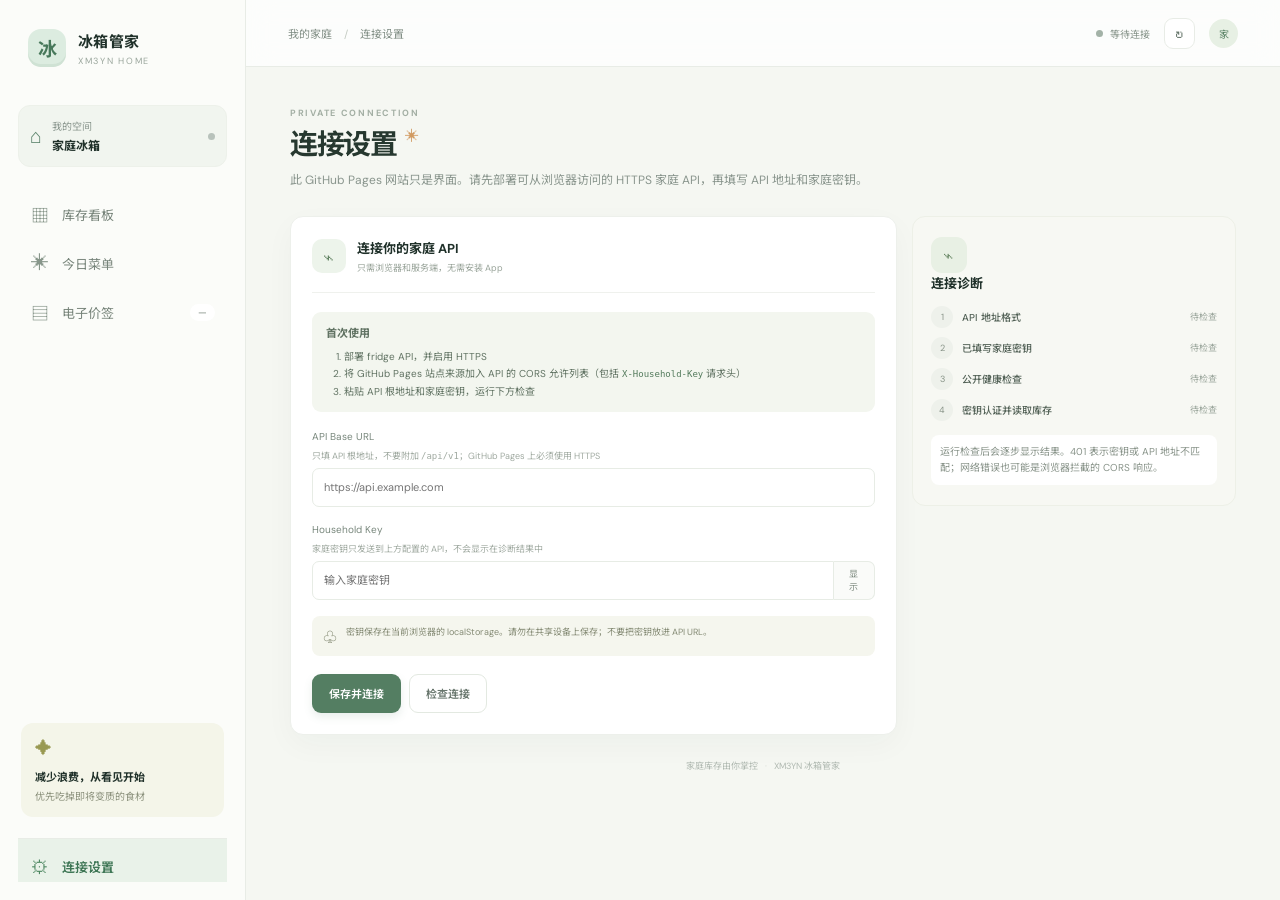
==== fridge/index.html @ 43d6ad1c "deploy: update fridge PaddleOCR build" ====
<!doctype html>
<html lang="zh-CN">
  <head>
    <meta charset="UTF-8" />
    <meta name="viewport" content="width=device-width, initial-scale=1.0" />
    <meta name="theme-color" content="#f5f7f2" />
    <meta name="description" content="家庭冰箱库存与电子价签管理" />
    <title>冰箱管家 · XM3YN</title>
    <script type="module" crossorigin src="./assets/index-8bXm7R9I.js"></script>
    <link rel="stylesheet" crossorigin href="./assets/index-C1inaJRM.css">
  </head>
  <body>
    <div id="app"></div>
  </body>
</html>
---- fridge/assets/index-C1inaJRM.css ----
@import"https://fonts.googleapis.com/css2?family=DM+Sans:wght@400;500;600;700&family=Noto+Sans+SC:wght@400;500;600;700&display=swap";:root{font-family:DM Sans,Noto Sans SC,sans-serif;color:#20312a;background:#f5f7f2;font-synthesis:none;text-rendering:optimizeLegibility;font-optical-sizing:auto;font-weight:400;--ink:#20312a;--muted:#89958d;--line:#e8ece6;--paper:#fff;--green:#48856a;--green-bg:#eaf4ec;--orange:#c27843;--orange-bg:#f9eee3;--amber:#a98035;--amber-bg:#fbf5e4;--red:#bd6259;--red-bg:#faeae6;--shadow:0 10px 30px rgba(37,63,48,.035)}*{box-sizing:border-box}body{margin:0;min-width:320px;min-height:100vh}button,input,select{font:inherit}button,a{-webkit-tap-highlight-color:transparent}a{color:inherit;text-decoration:none}button{cursor:pointer}#app,.shell{min-height:100vh}.sidebar{position:fixed;inset:0 auto 0 0;width:246px;background:#fbfcf9;border-right:1px solid var(--line);padding:29px 18px 18px;display:flex;flex-direction:column;z-index:5}.brand{display:flex;align-items:center;gap:12px;padding:0 10px}.brand-mark{display:grid;place-items:center;width:38px;height:38px;border-radius:13px;background:#dcece0;color:#47785a;font-weight:700;font-size:19px;box-shadow:inset 0 -3px #386a4614}.brand b{display:block;font-size:15px;letter-spacing:.02em}.brand small{display:block;color:#9aa69c;font-size:9px;letter-spacing:.19em;margin-top:3px}.household{display:flex;align-items:center;gap:10px;margin:38px 0 25px;padding:12px 11px;background:#f1f5ef;border:1px solid #edf1ea;border-radius:12px}.house-icon{font-size:20px;color:#59826a}.household small,.household b{display:block}.household small{color:var(--muted);font-size:10px;margin-bottom:3px}.household b{font-size:12px}.online-dot{width:7px;height:7px;border-radius:50%;background:#b8c2bb;margin-left:auto}nav{display:grid;gap:5px}.nav-link{min-height:44px;padding:0 12px;display:flex;align-items:center;gap:12px;border-radius:10px;color:#77847a;font-size:13px;transition:.18s}.nav-link>span:first-child{font-size:18px;width:20px;text-align:center;color:#87968a}.nav-link:hover{background:#f3f6f1;color:var(--ink)}.nav-link.selected{background:#e9f2e9;color:#3e7655;font-weight:600}.nav-link.selected>span:first-child{color:#4d8760}.nav-count{margin-left:auto;border-radius:99px;background:#fff;padding:2px 8px;font-size:10px}.sidebar-bottom{margin-top:auto}.tag-note{margin:0 3px 21px;padding:14px;background:#f4f5e9;border-radius:12px;position:relative}.note-icon{color:#999952;font-size:17px}.tag-note b,.tag-note small{display:block}.tag-note b{font-size:11px;margin:9px 0 4px}.tag-note small{font-size:10px;color:#8b917c}.settings-link{border-top:1px solid var(--line);border-radius:0;padding-top:12px}.main{margin-left:246px;min-height:100vh}.topbar{height:67px;background:#ffffffba;border-bottom:1px solid var(--line);display:flex;align-items:center;padding:0 42px;gap:20px;position:sticky;top:0;z-index:4;-webkit-backdrop-filter:blur(14px);backdrop-filter:blur(14px)}.breadcrumbs{font-size:11px;color:#839087}.breadcrumbs span{padding:0 9px;color:#c3cbc2}.top-actions{margin-left:auto;display:flex;align-items:center;gap:14px}.sync-label{font-size:10px;color:#88958b;display:flex;align-items:center;gap:7px}.sync-label i,.conn-indicator{width:7px;height:7px;border-radius:50%;background:#a3b2a7}.icon-button{border:1px solid var(--line);background:#fff;color:#65756a;width:31px;height:31px;border-radius:9px;font-size:17px}.icon-button:hover{background:#f2f6f0}.avatar{width:29px;height:29px;display:grid;place-items:center;background:#e7f0e4;border-radius:50%;font-size:10px;color:#578063}.mobile-brand{display:none}.content{max-width:1150px;padding:40px 44px 20px;margin:0 auto}.page-heading{display:flex;justify-content:space-between;align-items:flex-end;gap:20px;margin-bottom:26px}.eyebrow{font-size:9px;letter-spacing:.19em;color:#a3afa4;font-weight:700;margin-bottom:9px}.page-heading h1{font-size:28px;line-height:1.2;letter-spacing:-.045em;margin:0;color:#26382f}.page-heading p{font-size:12px;color:#89958d;margin:9px 0 0;line-height:1.6}.wave{font-size:14px;color:#d19a61;vertical-align:top;margin-left:3px}.button{height:39px;border-radius:9px;padding:0 16px;border:1px solid transparent;font-size:11px;font-weight:600;display:inline-flex;align-items:center;justify-content:center;gap:7px;transition:.18s;white-space:nowrap}.button.primary{background:#547e62;color:#fff;box-shadow:0 4px 9px #547e6221}.button.primary:hover{background:#426d51;transform:translateY(-1px)}.button.secondary{background:#fff;border-color:#e3e9e1;color:#68766d}.button.secondary:hover{border-color:#b9cbb9;color:#426d51}.button span{font-size:16px;font-weight:400}.summary-grid{display:grid;grid-template-columns:repeat(4,minmax(0,1fr));gap:13px;margin:0 0 25px}.summary-card{height:119px;background:var(--paper);border:1px solid #edf0eb;border-radius:12px;padding:15px 16px 12px;box-shadow:var(--shadow);position:relative;overflow:hidden}.summary-top{display:flex;align-items:center;justify-content:space-between;color:#808d83;font-size:10px;font-weight:500}.summary-icon{width:25px;height:25px;display:grid;place-items:center;border-radius:8px;font-size:13px;background:#eef5ee;color:var(--green)}.summary-value{font-size:31px;font-weight:600;line-height:1.05;letter-spacing:-.05em;margin:8px 0 5px;color:#314238}.summary-value small{font-size:10px;font-weight:400;letter-spacing:0;margin-left:4px;color:#9aa59d}.summary-hint{font-size:9px;color:#a0aaa1;display:flex;align-items:center;gap:6px}.summary-hint i{width:5px;height:5px;border-radius:50%;background:#8fba97}.summary-card.soon .summary-icon{background:var(--amber-bg);color:var(--amber)}.summary-card.soon .summary-hint i{background:#d3b46b}.summary-card.priority .summary-icon{background:var(--orange-bg);color:var(--orange)}.summary-card.priority .summary-hint i{background:#d49866}.summary-card.overdue .summary-icon{background:var(--red-bg);color:var(--red)}.summary-card.overdue .summary-hint i{background:#ce8176}.panel{background:#fff;border:1px solid #edf0eb;border-radius:13px;box-shadow:var(--shadow)}.inventory-panel{overflow:hidden}.panel-heading{display:flex;align-items:center;justify-content:space-between;padding:19px 21px 15px}.panel-heading h2{font-size:14px;margin:0;color:#2d3c32}.panel-heading p{font-size:10px;color:#9ba69d;margin:5px 0 0}.soft-count{color:#9ba79d;background:#f3f5f1;padding:3px 7px;border-radius:99px;font-size:9px;vertical-align:2px;margin-left:3px}.text-button{border:0;background:none;color:#859389;font-size:10px;padding:7px}.text-button span{font-size:15px;margin-left:4px}.batch-list{padding:0 20px}.batch-row{min-height:81px;border-top:1px solid #f0f2ef;display:flex;align-items:center;gap:13px}.food-mark{flex:0 0 42px;height:42px;border-radius:12px;display:grid;place-items:center;font-size:18px;background:#edf4e8;color:#739264}.food-mark.red{background:#fbefeb;color:#bb7b6e}.food-mark.orange{background:#fcf0e5;color:#c5854e}.food-mark.amber{background:#faf5e7;color:#a9904e}.food-mark.green{background:#edf5e9;color:#779767}.batch-main{min-width:0;flex:1}.batch-title{display:flex;align-items:center;gap:8px}.batch-title h3{font-size:12px;margin:0;font-weight:600;color:#334239}.pill{font-size:8px;line-height:18px;padding:0 7px;border-radius:99px;white-space:nowrap}.pill i{font-style:normal;margin-right:3px}.pill.red{color:#b76459;background:#fbece8}.pill.orange{color:#b87942;background:#fcf1e6}.pill.amber{color:#9d8039;background:#faf5e5}.pill.green{color:#628665;background:#edf5ec}.batch-detail{display:flex;gap:7px;align-items:center;margin-top:8px;color:#98a29a;font-size:9px;white-space:nowrap}.batch-detail i{font-style:normal;color:#d0d6d0}.batch-quantity{width:93px;text-align:right;display:grid;gap:6px}.batch-quantity>b{font-size:13px;font-weight:600;color:#526056}.batch-quantity small{font-size:9px;color:#96a197;font-weight:400}.days{font-size:9px}.days.red{color:#bc6a5f}.days.orange{color:#bf804d}.days.amber{color:#ad904d}.days.green{color:#77927c}.batch-actions{display:flex;gap:5px;margin-left:7px}.mini-action{width:26px;height:26px;border-radius:8px;border:1px solid #e9eee8;background:#fff;color:#829087;font-size:13px}.mini-action:hover{background:#eef5eb;border-color:#d6e4d5;color:#4d7b59}.more-action{font-size:16px}.empty-state{padding:55px 20px;display:flex;flex-direction:column;align-items:center;text-align:center;color:#89958d}.empty-state>span:not(.spinner){font-size:26px;color:#bbc9b8;margin-bottom:10px}.empty-state>b{font-size:12px;color:#56665a}.empty-state p{font-size:10px;color:#9ca69e;margin:7px 0 0}.spinner{width:23px;height:23px;border:2px solid #e5ece3;border-top-color:#678b6b;border-radius:50%;animation:spin .8s linear infinite;margin-bottom:13px}@keyframes spin{to{transform:rotate(360deg)}}footer{text-align:center;color:#b0b9b1;font-size:9px;padding:24px 0 3px}footer span{padding:0 5px;color:#d0d7d0}.notice{margin:0 0 14px;padding:11px 14px;border-radius:9px;background:#eef5ed;color:#507557;font-size:11px}.notice[hidden]{display:none}.notice[data-kind=error]{background:#fbefec;color:#a8544b}.menu-intro{background:#edf4e8;border-radius:13px;padding:17px 20px;display:flex;align-items:center;justify-content:space-between;margin-bottom:17px}.menu-intro>div{display:flex;align-items:center;gap:12px}.menu-spark{display:grid;place-items:center;width:34px;height:34px;border-radius:11px;background:#fff;color:#8a9b5b;font-size:17px}.menu-intro b{font-size:12px}.menu-intro p{font-size:10px;color:#869486;margin:4px 0 0}.menu-intro>span{font-size:10px;color:#83927f}.menu-grid{display:grid;grid-template-columns:repeat(2,minmax(0,1fr));gap:15px}.menu-card{background:#fff;border:1px solid #edf0eb;border-radius:13px;overflow:hidden;box-shadow:var(--shadow)}.menu-art{height:105px;position:relative;display:grid;place-items:center;background:#f2eade;color:#ad8c64}.menu-art>span{font-size:42px;opacity:.55}.menu-art small{position:absolute;left:14px;bottom:11px;font-size:9px;letter-spacing:.12em;color:#827d70}.art-1{background:#edf2e7;color:#819665}.art-2{background:#f3e9e7;color:#b67f6a}.menu-body{padding:15px 16px}.menu-title{display:flex;align-items:center;justify-content:space-between}.menu-title h2{font-size:13px;margin:0}.menu-title>span{font-size:9px;color:#89968b;background:#f4f6f2;padding:5px 8px;border-radius:99px}.coverage{display:flex;align-items:center;gap:5px;font-size:9px;color:#929d94;margin:13px 0 7px}.coverage b{color:#57785d}.coverage-bar{height:4px;background:#edf1eb;border-radius:8px;flex:1;overflow:hidden}.coverage-bar i{height:100%;display:block;background:#80a782;border-radius:8px}.ingredient-line{display:flex;align-items:center;gap:5px;flex-wrap:wrap;margin:10px 0}.ingredient-line>span{font-size:9px;color:#9ba59d}.ingredient-line>b{font-size:9px;font-weight:500;color:#a77643;background:#fcf3e8;padding:4px 7px;border-radius:6px}.menu-body ul{padding-left:14px;margin:11px 0 0;color:#88948b;font-size:9px;line-height:1.8}.tag-callout{display:flex;align-items:flex-start;gap:9px;padding:12px 14px;border-radius:9px;background:#f1f4ed;color:#829080;margin-bottom:17px}.tag-callout>span{font-size:14px}.tag-callout p{font-size:10px;line-height:1.5;margin:0}.tag-grid{display:grid;grid-template-columns:repeat(2,minmax(0,1fr));gap:13px;margin-bottom:21px}.tag-card{background:#fff;border:1px solid #edf0eb;border-radius:12px;overflow:hidden;box-shadow:var(--shadow);display:flex;min-height:143px}.tag-preview{flex:0 0 39%;min-width:130px;margin:12px;background:#f6f7ee;border:1px solid #e9ecdc;border-radius:8px;padding:10px 11px;display:flex;flex-direction:column}.preview-top{font-size:7px;color:#86907c;letter-spacing:.14em;display:flex;justify-content:space-between}.preview-dot{width:5px;height:5px;border-radius:50%;background:#bac78e}.tag-preview>b{font-size:12px;margin-top:14px;white-space:nowrap;overflow:hidden;text-overflow:ellipsis}.tag-preview>small{font-size:8px;color:#929a89;margin-top:4px;white-space:nowrap;overflow:hidden;text-overflow:ellipsis}.preview-lines{display:grid;gap:4px;margin-top:auto}.preview-lines i{height:3px;width:84%;background:#e1e5d6;border-radius:3px}.preview-lines i:nth-child(2){width:65%}.preview-lines i:nth-child(3){width:76%}.tag-card-body{flex:1;min-width:0;padding:17px 13px 13px 2px;display:flex;flex-direction:column}.tag-card-title{display:flex;align-items:flex-start;justify-content:space-between;gap:5px}.tag-card-title h2{font-size:11px;margin:0}.sync-state{font-size:8px;color:#829286;white-space:nowrap}.sync-state i{display:inline-block;width:5px;height:5px;background:#a9b7a6;border-radius:50%;margin-right:4px;vertical-align:1px}.sync-state.current i{background:#68a474}.sync-state.failed i{background:#c47469}.tag-meta{font-size:8px;color:#9ba59c;margin-top:8px;display:flex;gap:5px;flex-wrap:wrap}.tag-footer{border-top:1px solid #f0f2ed;padding-top:8px;margin-top:auto;display:flex;justify-content:space-between;gap:5px;font-size:8px;color:#a0a9a0}.tag-footer b{color:#758176;font-weight:500}.enabled{color:#6f9b73}.enabled.off{color:#acaaa0}.tag-settings-panel{overflow:hidden}.tag-editor-list{display:grid}.tag-editor{display:grid;grid-template-columns:1.1fr 1fr 1.35fr .65fr .7fr auto;align-items:end;gap:9px;padding:14px 19px;border-top:1px solid #f0f2ef}.tag-editor>label,.field-label,.modal label{display:grid;gap:6px;font-size:9px;color:#78877c}.tag-editor input:not([type=checkbox]),.tag-editor select,.field-label>input,.secret-input input,.modal input,.modal select{width:100%;height:34px;border:1px solid #e7ece5;border-radius:7px;background:#fff;padding:0 9px;font-size:10px;color:#47564a;outline:none}.tag-editor input:focus,.tag-editor select:focus,.field-label input:focus,.secret-input input:focus,.modal input:focus,.modal select:focus{border-color:#9db99c;box-shadow:0 0 0 3px #e7f1e6}.toggle-label{display:flex!important;align-items:center;gap:6px!important;white-space:nowrap;padding-bottom:9px}.toggle-label input{accent-color:#628668}.remove-tag{border:0;background:none;color:#ad8178;font-size:9px;padding:0 3px 10px}.add-inline{margin:12px 19px 16px;border:0;background:none;color:#5d8764;font-size:10px}.settings-layout{display:grid;grid-template-columns:minmax(0,1.5fr) minmax(210px,.8fr);align-items:start;gap:15px}.settings-panel{padding:21px}.settings-title{display:flex;align-items:center;gap:11px;padding-bottom:18px;border-bottom:1px solid #eff1ed;margin-bottom:19px}.settings-title>span{width:34px;height:34px;border-radius:10px;background:#edf4eb;color:#648565;display:grid;place-items:center;font-size:20px}.settings-title h2{margin:0;font-size:13px}.settings-title p{margin:4px 0 0;font-size:9px;color:#99a49a}.field-label{margin-bottom:16px;font-size:10px}.field-label>span{font-size:9px;color:#a0aaa1;font-weight:400}.field-label>input,.secret-input input{height:39px;font-size:11px;padding:0 11px}.secret-input{display:flex}.secret-input input{border-radius:7px 0 0 7px}.secret-input button{border:1px solid #e7ece5;border-left:0;background:#fafbf9;border-radius:0 7px 7px 0;color:#7e8b80;font-size:9px;padding:0 12px}.privacy-note{display:flex;gap:9px;background:#f5f6ee;border-radius:8px;padding:10px 11px;color:#858b75;margin:2px 0 18px}.privacy-note>span{font-size:14px}.privacy-note p{font-size:9px;line-height:1.55;margin:0}.settings-actions{display:flex;gap:8px}.connection-card{background:#f7f8f3;border:1px solid #edf0e7;border-radius:13px;padding:20px 18px}.connection-icon{width:36px;height:36px;display:grid;place-items:center;background:#e8f0e4;border-radius:11px;color:#698866;font-size:19px}.connection-card h3{font-size:13px;margin:15px 0 5px}.connection-card p{font-size:10px;color:#89948a;line-height:1.6;margin:0;min-height:38px}.connection-divider{height:1px;background:#e9ede4;margin:15px 0 12px}.connection-card>div:last-child{font-size:9px;color:#829086}.conn-indicator{display:inline-block;vertical-align:-1px;margin-right:6px}.conn-indicator.connected{background:#6ea476}.modal{border:0;border-radius:15px;padding:0;width:min(440px,calc(100% - 28px));box-shadow:0 24px 80px #1e352844;color:var(--ink)}.modal::backdrop{background:#1d2e2480;-webkit-backdrop-filter:blur(3px);backdrop-filter:blur(3px)}.modal form{padding:23px}.modal-heading{display:flex;align-items:flex-start;justify-content:space-between;margin-bottom:19px}.modal-heading h2{font-size:19px;margin:0}.modal-close{border:0;background:#f3f5f1;color:#77847a;width:29px;height:29px;border-radius:8px;font-size:18px}.modal label{margin-bottom:13px}.modal input,.modal select{height:38px;font-size:11px}.form-row{display:grid;grid-template-columns:1fr 1fr;gap:11px}.modal-actions{display:flex;justify-content:flex-end;gap:8px;margin-top:18px}.mobile-tabs{display:none}@media(max-width:1050px){.sidebar{width:215px;padding-inline:14px}.main{margin-left:215px}.topbar{padding:0 28px}.content{padding:34px 28px 18px}.summary-grid{gap:9px}.summary-card{padding-inline:12px}.tag-editor{grid-template-columns:1fr 1fr 1fr .7fr .7fr auto;gap:7px}.tag-preview{min-width:115px;flex-basis:36%}}@media(max-width:760px){.sidebar{display:none}.main{margin:0;padding-bottom:60px}.topbar{height:56px;padding:0 17px}.mobile-brand{display:flex;align-items:center;gap:8px;font-size:12px}.mobile-brand .brand-mark{width:29px;height:29px;border-radius:9px;font-size:15px}.breadcrumbs{display:none}.top-actions{gap:9px}.sync-label{font-size:9px}.content{padding:25px 17px 16px}.page-heading{align-items:flex-start;margin-bottom:19px}.page-heading h1{font-size:23px}.page-heading p{max-width:390px;font-size:10px}.page-heading>.button{align-self:center;padding:0 11px;height:35px;font-size:10px}.summary-grid{grid-template-columns:repeat(2,minmax(0,1fr));gap:9px;margin-bottom:17px}.summary-card{height:105px;padding:12px}.summary-value{font-size:27px;margin:6px 0 4px}.summary-hint{font-size:8px}.panel-heading{padding:16px}.batch-list{padding:0 14px}.batch-row{gap:9px;min-height:76px}.food-mark{flex-basis:36px;height:36px;border-radius:10px}.batch-title{gap:5px}.batch-title h3{font-size:11px}.pill{font-size:7px;padding:0 5px}.batch-detail{font-size:8px;gap:4px;max-width:100%;overflow:hidden}.batch-detail span:last-child{display:none}.batch-quantity{width:68px}.batch-quantity>b{font-size:11px}.batch-actions{gap:3px;margin-left:1px}.mini-action{width:24px;height:24px}.menu-grid,.tag-grid{grid-template-columns:1fr}.menu-art{height:90px}.tag-card{min-height:130px}.tag-preview{flex-basis:35%;min-width:115px}.tag-editor{grid-template-columns:repeat(2,minmax(0,1fr));padding:14px}.tag-editor label:nth-of-type(3){grid-column:1/-1}.tag-editor .toggle-label{align-self:center}.tag-editor .remove-tag{justify-self:end}.settings-layout{grid-template-columns:1fr}.connection-card{order:-1}.connection-card p{min-height:auto}.settings-panel{padding:17px}.settings-actions .button{flex:1}.menu-intro{padding:13px}.menu-intro>span{font-size:9px}.mobile-tabs{display:flex;position:fixed;bottom:0;inset-inline:0;height:58px;background:#fff;border-top:1px solid var(--line);z-index:5;justify-content:space-around;padding-bottom:env(safe-area-inset-bottom)}.mobile-tabs a{display:grid;place-items:center;align-content:center;gap:2px;color:#91a095;font-size:8px;min-width:56px}.mobile-tabs a span{font-size:17px}.mobile-tabs a.selected{color:#4d7d59}.content:after{content:"";position:fixed;bottom:0;inset-inline:0;height:58px;background:#fff;border-top:1px solid var(--line);z-index:-1}}@media(max-width:420px){.page-heading{gap:8px}.page-heading>.button{font-size:9px;padding:0 8px}.batch-detail span:nth-of-type(2),.batch-detail i:nth-of-type(2){display:none}.batch-quantity{width:58px}.tag-preview{margin:9px 8px;min-width:105px;padding:8px}.tag-card-body{padding:13px 9px 10px 0}.tag-card-title h2{font-size:10px}.sync-state{font-size:7px}.form-row{grid-template-columns:1fr}.settings-actions{flex-direction:column}}.heading-actions{display:flex;gap:8px;align-items:center}.receipt-panel,.recipe-panel{padding:18px;margin-bottom:16px}.receipt-panel textarea,.recipe-editor textarea,.recipe-panel textarea{width:100%;border:1px solid #e7ece5;border-radius:7px;padding:10px;font:inherit;font-size:11px;resize:vertical;color:#47564a}.receipt-summary{display:flex;gap:12px;flex-wrap:wrap;padding:14px 0;color:#79877c;font-size:10px}.receipt-summary b{color:#435448}.receipt-lines,.recipe-list{display:grid;gap:11px;margin:14px 0}.receipt-line,.recipe-editor{padding:14px;border:1px solid #edf0eb;border-radius:10px;background:#fcfdfb}.receipt-line .form-row,.recipe-editor .form-row{margin:10px 0}.confirm-check{display:flex!important;align-items:center;gap:7px!important;font-size:10px!important;color:#4f7656!important}.confirm-check input{accent-color:#628668}.form-warning{font-size:10px;color:#9c7950;background:#fbf5e9;padding:8px;border-radius:7px}.recipe-panel form{display:grid;gap:12px;padding:0 19px 18px}.recipe-panel .field-label,.recipe-editor label{display:grid;gap:6px;font-size:10px;color:#78877c}.recipe-panel input,.recipe-editor input{height:35px;width:100%;border:1px solid #e7ece5;border-radius:7px;padding:0 9px;color:#47564a;font:inherit;font-size:10px}.recipe-editor textarea{font-family:monospace;font-size:9px}.receipt-panel button:disabled{opacity:.5;cursor:not-allowed}.outflow-button{background:#fff7eb;border-color:#ead7b6;color:#93672f}.outflow-button:hover{background:#fcefdc;border-color:#dcbf8d;color:#7c5426}.modal [hidden]{display:none!important}.recipe-ingredients{display:grid;gap:8px;margin:12px 0}.recipe-ingredients>b{font-size:10px;color:#59675d}.recipe-ingredient{display:grid;grid-template-columns:minmax(150px,1.6fr) .7fr .6fr auto auto;gap:8px;align-items:end;padding:9px;background:#f5f8f3;border-radius:8px}.recipe-ingredient select{height:35px;width:100%;border:1px solid #e7ece5;border-radius:7px;padding:0 7px;color:#47564a;background:#fff;font:inherit;font-size:10px}.recipe-editor>.add-inline{margin:0 0 12px;padding:0}@media(max-width:760px){.heading-actions{flex-direction:column;align-items:stretch}.heading-actions .button{width:100%}.receipt-panel,.recipe-panel{padding:14px}.recipe-panel form{padding-inline:0}.receipt-line,.recipe-editor{padding:11px}}@media(max-width:760px){.recipe-ingredient{grid-template-columns:1fr 1fr}.recipe-ingredient>label:first-child{grid-column:1/-1}}.receipt-ocr{padding:3px 0 17px;margin-bottom:17px;border-bottom:1px solid #eff1ed}.receipt-ocr h2{margin:0 0 14px;font-size:14px;color:#2d3c32}.receipt-ocr .field-label{margin-bottom:8px}.receipt-ocr input[type=file]{display:block;width:100%;min-height:42px;padding:8px;border:1px solid #e7ece5;border-radius:8px;background:#fbfcfa;color:#536257;font:inherit;font-size:11px}.receipt-file-name{margin:8px 0 10px;color:#77877a;font-size:10px;overflow-wrap:anywhere}.receipt-ocr .privacy-note{margin:0 0 13px;align-items:flex-start;font-size:10px;line-height:1.5}.receipt-ocr .privacy-note>span:last-child{font-size:10px}.ocr-progress-wrap{margin-top:13px}.ocr-progress-heading{display:flex;justify-content:space-between;gap:10px;margin-bottom:6px;color:#758477;font-size:10px}.ocr-progress{display:block;width:100%;height:8px;border:0;border-radius:99px;overflow:hidden;appearance:none}.ocr-progress::-webkit-progress-bar{background:#edf1eb;border-radius:99px}.ocr-progress::-webkit-progress-value{background:#729875;border-radius:99px;transition:width .2s}.ocr-progress::-moz-progress-bar{background:#729875;border-radius:99px}.ocr-error{margin:12px 0 0}.receipt-panel #receipt-form{display:grid;gap:11px}.receipt-panel #receipt-text{min-height:155px;font-size:12px;line-height:1.6}.receipt-panel .field-label>textarea:focus{border-color:#9db99c;box-shadow:0 0 0 3px #e7f1e6;outline:0}.receipt-ocr :disabled,.receipt-panel button:disabled{opacity:.55;cursor:not-allowed}.batch-actions{width:245px;justify-content:flex-end;flex-wrap:wrap;gap:6px}.batch-action{min-height:34px;padding:0 11px;border:1px solid #e4eae2;border-radius:8px;background:#fff;color:#587560;font:inherit;font-size:10px;font-weight:600;white-space:nowrap}.batch-action:hover{background:#eff5ed;border-color:#cdddc9}.batch-action.discard{color:#a5665e}.batch-action.discard:hover{background:#fbefec;border-color:#efd4ce}.batch-action:focus-visible,.consume-menu-button:focus-visible{outline:3px solid #b2cdb0;outline-offset:2px}.batch-action:disabled,.consume-menu-button:disabled{opacity:.55;cursor:not-allowed}.consume-menu-button{width:100%;margin-top:12px;min-height:42px;font-size:11px}.consume-menu-button:disabled{background:#e5e9e3;color:#778178;box-shadow:none}.consume-context{display:grid;gap:7px;padding:12px;background:#f4f7f1;border-radius:9px;color:#4c5e50;font-size:11px}.consume-context b{color:#35483a;font-size:13px}.consume-context span{color:#758277}.consume-quantity-field{display:flex;align-items:center;gap:9px}.consume-quantity-field input{flex:1}.consume-quantity-field>span{min-width:28px;color:#6b7c6d;font-size:11px}.consume-warning{margin:0;color:#77847a;font-size:11px;line-height:1.6}@media(max-width:760px){.batch-row{flex-wrap:wrap;padding:10px 0}.batch-main{flex-basis:calc(100% - 55px)}.batch-quantity{margin-left:auto}.batch-actions{width:100%;margin:0 0 0 45px;justify-content:stretch}.batch-action{flex:1;padding-inline:7px;min-height:38px}.consume-menu-button{min-height:46px}}.setup-note{background:#f3f6ef;border-radius:9px;padding:12px 14px;margin-bottom:18px;color:#617363;font-size:10px;line-height:1.7}.setup-note b{font-size:11px}.setup-note ol{margin:6px 0 0;padding-left:18px}.setup-note code{font-size:9px;color:#547b5d}.connection-card h3{margin-top:0}.connection-steps{list-style:none;margin:14px 0;padding:0;display:grid;gap:9px}.diagnostic-step{display:grid;grid-template-columns:23px 1fr auto;align-items:center;gap:8px;font-size:10px}.diagnostic-step>span{width:22px;height:22px;border-radius:50%;display:grid;place-items:center;background:#eef1eb;color:#879387;font-size:9px}.diagnostic-step>b{font-weight:500;color:#536257}.diagnostic-step>em{font-style:normal;color:#9ba69c;font-size:9px}.diagnostic-step.passed>span{background:#e5f1e5;color:#4d895a}.diagnostic-step.passed>em{color:#53875b}.diagnostic-step.failed>span{background:#faeae6;color:#a95e52}.diagnostic-step.failed>em{color:#a95e52}.diagnostic-detail{padding:9px;background:#fff;border-radius:8px!important;min-height:0!important;font-size:10px!important;overflow-wrap:anywhere}@media(max-width:760px){.setup-note,.diagnostic-step{font-size:10px}}.receipt-image-drop:focus-visible{outline:3px solid #729875;outline-offset:3px}.receipt-image-drop{position:relative;min-height:132px;display:grid;place-items:center;padding:20px;border:2px dashed #b8cbb8;border-radius:13px;background:#f5f8f2;color:#35493a;cursor:pointer;transition:border-color .16s,background .16s,box-shadow .16s}.receipt-image-drop:hover{border-color:#7fa482;background:#f0f6ed}.receipt-image-drop.is-dragging{border-color:#4e8b5c;background:#e6f2e4;box-shadow:0 0 0 4px #deeddc}.receipt-image-drop[aria-disabled=true]{cursor:default;opacity:.7}.receipt-image-input{position:absolute;width:1px;height:1px;padding:0;margin:-1px;overflow:hidden;clip:rect(0,0,0,0);white-space:nowrap;clip-path:inset(50%);border:0}.receipt-drop-content{display:flex;align-items:center;justify-content:center;gap:15px;width:100%;min-width:0}.receipt-upload-icon{flex:0 0 48px;width:48px;height:48px;display:grid;place-items:center;border-radius:14px;background:#e4efe1;color:#568160;font-size:28px;font-weight:500}.receipt-drop-copy{display:grid;gap:7px;min-width:0}.receipt-drop-copy strong{font-size:14px;line-height:1.4;color:#35493a}.receipt-drop-copy>span{font-size:11px;color:#748475;line-height:1.5}.receipt-image-drop.has-image{min-height:150px;padding:12px}.receipt-image-preview{display:block;flex:0 1 auto;width:auto;max-width:min(42%,220px);max-height:145px;object-fit:contain;margin:0;border:1px solid #e0e8dd;border-radius:8px;background:#fff}.receipt-replace-hint{margin-left:auto;flex:0 0 auto;padding:7px 10px;border:1px solid #dbe5d7;border-radius:8px;background:#fff;color:#628069;font-size:10px;white-space:nowrap}.receipt-paste-status:empty{display:none}.receipt-paste-status{margin:6px 0;color:#54775a;font-size:11px}@media(max-width:520px){.receipt-image-drop{min-height:118px;padding:15px}.receipt-drop-content{gap:11px}.receipt-upload-icon{flex-basis:40px;width:40px;height:40px;border-radius:12px;font-size:24px}.receipt-drop-copy strong{font-size:12px}.receipt-drop-copy>span{font-size:10px}.receipt-image-drop.has-image{padding:10px}.receipt-image-preview{max-width:35%;max-height:120px}.receipt-replace-hint{padding:6px 7px;font-size:9px}}
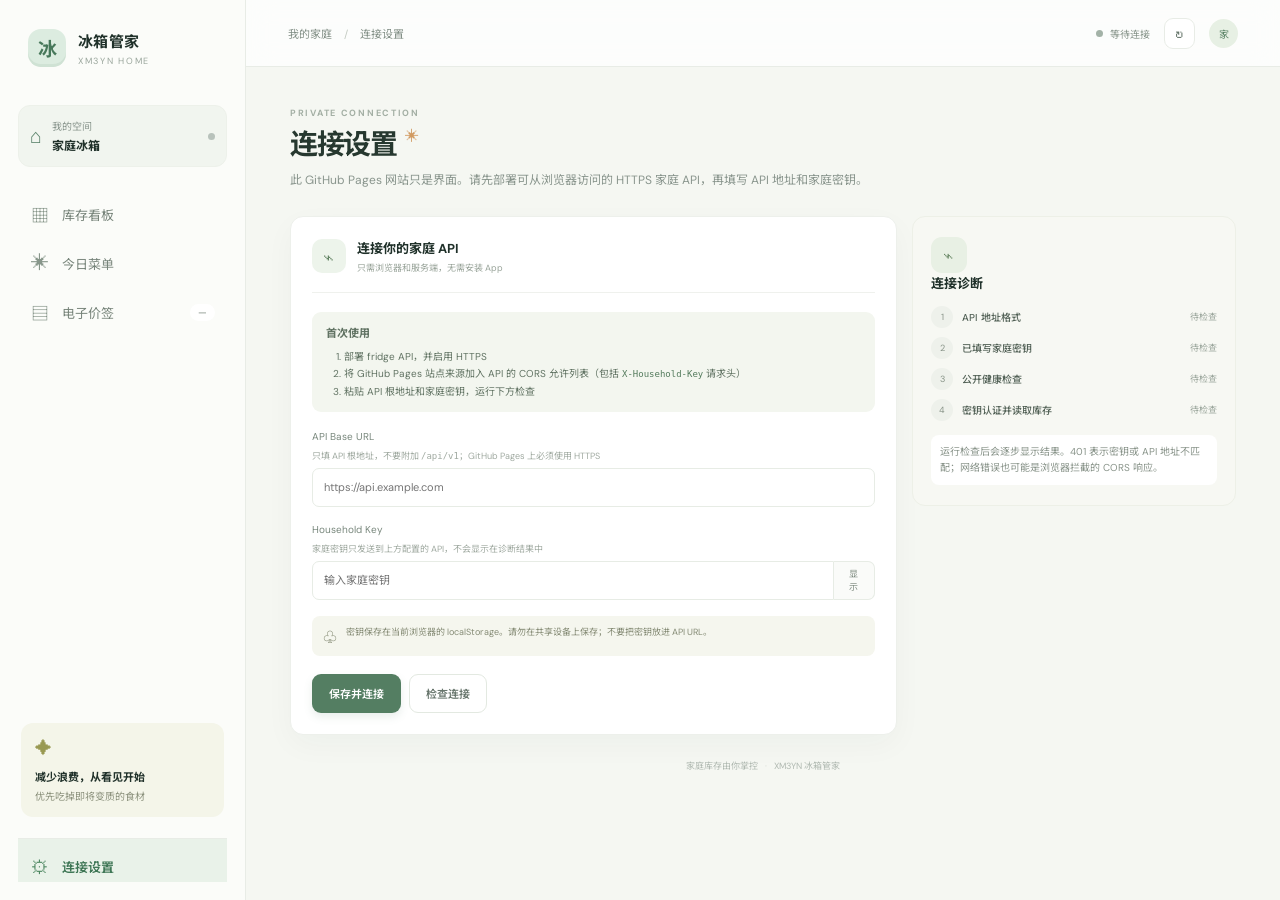
==== commit ec8c43d3: "feat: add AI receipt image preview" ====
--- a/fridge/index.html
+++ b/fridge/index.html
@@ -6,8 +6,8 @@
     <meta name="theme-color" content="#f5f7f2" />
     <meta name="description" content="家庭冰箱库存与电子价签管理" />
     <title>冰箱管家 · XM3YN</title>
-    <script type="module" crossorigin src="./assets/index-8bXm7R9I.js"></script>
-    <link rel="stylesheet" crossorigin href="./assets/index-C1inaJRM.css">
+    <script type="module" crossorigin src="./assets/index-C72PZASC.js"></script>
+    <link rel="stylesheet" crossorigin href="./assets/index-BmlCVJZS.css">
   </head>
   <body>
     <div id="app"></div>
--- a/fridge/assets/index-BmlCVJZS.css
+++ b/fridge/assets/index-BmlCVJZS.css
@@ -0,0 +1 @@
+@import"https://fonts.googleapis.com/css2?family=DM+Sans:wght@400;500;600;700&family=Noto+Sans+SC:wght@400;500;600;700&display=swap";:root{font-family:DM Sans,Noto Sans SC,sans-serif;color:#20312a;background:#f5f7f2;font-synthesis:none;text-rendering:optimizeLegibility;font-optical-sizing:auto;font-weight:400;--ink:#20312a;--muted:#89958d;--line:#e8ece6;--paper:#fff;--green:#48856a;--green-bg:#eaf4ec;--orange:#c27843;--orange-bg:#f9eee3;--amber:#a98035;--amber-bg:#fbf5e4;--red:#bd6259;--red-bg:#faeae6;--shadow:0 10px 30px rgba(37,63,48,.035)}*{box-sizing:border-box}body{margin:0;min-width:320px;min-height:100vh}button,input,select{font:inherit}button,a{-webkit-tap-highlight-color:transparent}a{color:inherit;text-decoration:none}button{cursor:pointer}#app,.shell{min-height:100vh}.sidebar{position:fixed;inset:0 auto 0 0;width:246px;background:#fbfcf9;border-right:1px solid var(--line);padding:29px 18px 18px;display:flex;flex-direction:column;z-index:5}.brand{display:flex;align-items:center;gap:12px;padding:0 10px}.brand-mark{display:grid;place-items:center;width:38px;height:38px;border-radius:13px;background:#dcece0;color:#47785a;font-weight:700;font-size:19px;box-shadow:inset 0 -3px #386a4614}.brand b{display:block;font-size:15px;letter-spacing:.02em}.brand small{display:block;color:#9aa69c;font-size:9px;letter-spacing:.19em;margin-top:3px}.household{display:flex;align-items:center;gap:10px;margin:38px 0 25px;padding:12px 11px;background:#f1f5ef;border:1px solid #edf1ea;border-radius:12px}.house-icon{font-size:20px;color:#59826a}.household small,.household b{display:block}.household small{color:var(--muted);font-size:10px;margin-bottom:3px}.household b{font-size:12px}.online-dot{width:7px;height:7px;border-radius:50%;background:#b8c2bb;margin-left:auto}nav{display:grid;gap:5px}.nav-link{min-height:44px;padding:0 12px;display:flex;align-items:center;gap:12px;border-radius:10px;color:#77847a;font-size:13px;transition:.18s}.nav-link>span:first-child{font-size:18px;width:20px;text-align:center;color:#87968a}.nav-link:hover{background:#f3f6f1;color:var(--ink)}.nav-link.selected{background:#e9f2e9;color:#3e7655;font-weight:600}.nav-link.selected>span:first-child{color:#4d8760}.nav-count{margin-left:auto;border-radius:99px;background:#fff;padding:2px 8px;font-size:10px}.sidebar-bottom{margin-top:auto}.tag-note{margin:0 3px 21px;padding:14px;background:#f4f5e9;border-radius:12px;position:relative}.note-icon{color:#999952;font-size:17px}.tag-note b,.tag-note small{display:block}.tag-note b{font-size:11px;margin:9px 0 4px}.tag-note small{font-size:10px;color:#8b917c}.settings-link{border-top:1px solid var(--line);border-radius:0;padding-top:12px}.main{margin-left:246px;min-height:100vh}.topbar{height:67px;background:#ffffffba;border-bottom:1px solid var(--line);display:flex;align-items:center;padding:0 42px;gap:20px;position:sticky;top:0;z-index:4;-webkit-backdrop-filter:blur(14px);backdrop-filter:blur(14px)}.breadcrumbs{font-size:11px;color:#839087}.breadcrumbs span{padding:0 9px;color:#c3cbc2}.top-actions{margin-left:auto;display:flex;align-items:center;gap:14px}.sync-label{font-size:10px;color:#88958b;display:flex;align-items:center;gap:7px}.sync-label i,.conn-indicator{width:7px;height:7px;border-radius:50%;background:#a3b2a7}.icon-button{border:1px solid var(--line);background:#fff;color:#65756a;width:31px;height:31px;border-radius:9px;font-size:17px}.icon-button:hover{background:#f2f6f0}.avatar{width:29px;height:29px;display:grid;place-items:center;background:#e7f0e4;border-radius:50%;font-size:10px;color:#578063}.mobile-brand{display:none}.content{max-width:1150px;padding:40px 44px 20px;margin:0 auto}.page-heading{display:flex;justify-content:space-between;align-items:flex-end;gap:20px;margin-bottom:26px}.eyebrow{font-size:9px;letter-spacing:.19em;color:#a3afa4;font-weight:700;margin-bottom:9px}.page-heading h1{font-size:28px;line-height:1.2;letter-spacing:-.045em;margin:0;color:#26382f}.page-heading p{font-size:12px;color:#89958d;margin:9px 0 0;line-height:1.6}.wave{font-size:14px;color:#d19a61;vertical-align:top;margin-left:3px}.button{height:39px;border-radius:9px;padding:0 16px;border:1px solid transparent;font-size:11px;font-weight:600;display:inline-flex;align-items:center;justify-content:center;gap:7px;transition:.18s;white-space:nowrap}.button.primary{background:#547e62;color:#fff;box-shadow:0 4px 9px #547e6221}.button.primary:hover{background:#426d51;transform:translateY(-1px)}.button.secondary{background:#fff;border-color:#e3e9e1;color:#68766d}.button.secondary:hover{border-color:#b9cbb9;color:#426d51}.button span{font-size:16px;font-weight:400}.summary-grid{display:grid;grid-template-columns:repeat(4,minmax(0,1fr));gap:13px;margin:0 0 25px}.summary-card{height:119px;background:var(--paper);border:1px solid #edf0eb;border-radius:12px;padding:15px 16px 12px;box-shadow:var(--shadow);position:relative;overflow:hidden}.summary-top{display:flex;align-items:center;justify-content:space-between;color:#808d83;font-size:10px;font-weight:500}.summary-icon{width:25px;height:25px;display:grid;place-items:center;border-radius:8px;font-size:13px;background:#eef5ee;color:var(--green)}.summary-value{font-size:31px;font-weight:600;line-height:1.05;letter-spacing:-.05em;margin:8px 0 5px;color:#314238}.summary-value small{font-size:10px;font-weight:400;letter-spacing:0;margin-left:4px;color:#9aa59d}.summary-hint{font-size:9px;color:#a0aaa1;display:flex;align-items:center;gap:6px}.summary-hint i{width:5px;height:5px;border-radius:50%;background:#8fba97}.summary-card.soon .summary-icon{background:var(--amber-bg);color:var(--amber)}.summary-card.soon .summary-hint i{background:#d3b46b}.summary-card.priority .summary-icon{background:var(--orange-bg);color:var(--orange)}.summary-card.priority .summary-hint i{background:#d49866}.summary-card.overdue .summary-icon{background:var(--red-bg);color:var(--red)}.summary-card.overdue .summary-hint i{background:#ce8176}.panel{background:#fff;border:1px solid #edf0eb;border-radius:13px;box-shadow:var(--shadow)}.inventory-panel{overflow:hidden}.panel-heading{display:flex;align-items:center;justify-content:space-between;padding:19px 21px 15px}.panel-heading h2{font-size:14px;margin:0;color:#2d3c32}.panel-heading p{font-size:10px;color:#9ba69d;margin:5px 0 0}.soft-count{color:#9ba79d;background:#f3f5f1;padding:3px 7px;border-radius:99px;font-size:9px;vertical-align:2px;margin-left:3px}.text-button{border:0;background:none;color:#859389;font-size:10px;padding:7px}.text-button span{font-size:15px;margin-left:4px}.batch-list{padding:0 20px}.batch-row{min-height:81px;border-top:1px solid #f0f2ef;display:flex;align-items:center;gap:13px}.food-mark{flex:0 0 42px;height:42px;border-radius:12px;display:grid;place-items:center;font-size:18px;background:#edf4e8;color:#739264}.food-mark.red{background:#fbefeb;color:#bb7b6e}.food-mark.orange{background:#fcf0e5;color:#c5854e}.food-mark.amber{background:#faf5e7;color:#a9904e}.food-mark.green{background:#edf5e9;color:#779767}.batch-main{min-width:0;flex:1}.batch-title{display:flex;align-items:center;gap:8px}.batch-title h3{font-size:12px;margin:0;font-weight:600;color:#334239}.pill{font-size:8px;line-height:18px;padding:0 7px;border-radius:99px;white-space:nowrap}.pill i{font-style:normal;margin-right:3px}.pill.red{color:#b76459;background:#fbece8}.pill.orange{color:#b87942;background:#fcf1e6}.pill.amber{color:#9d8039;background:#faf5e5}.pill.green{color:#628665;background:#edf5ec}.batch-detail{display:flex;gap:7px;align-items:center;margin-top:8px;color:#98a29a;font-size:9px;white-space:nowrap}.batch-detail i{font-style:normal;color:#d0d6d0}.batch-quantity{width:93px;text-align:right;display:grid;gap:6px}.batch-quantity>b{font-size:13px;font-weight:600;color:#526056}.batch-quantity small{font-size:9px;color:#96a197;font-weight:400}.days{font-size:9px}.days.red{color:#bc6a5f}.days.orange{color:#bf804d}.days.amber{color:#ad904d}.days.green{color:#77927c}.batch-actions{display:flex;gap:5px;margin-left:7px}.mini-action{width:26px;height:26px;border-radius:8px;border:1px solid #e9eee8;background:#fff;color:#829087;font-size:13px}.mini-action:hover{background:#eef5eb;border-color:#d6e4d5;color:#4d7b59}.more-action{font-size:16px}.empty-state{padding:55px 20px;display:flex;flex-direction:column;align-items:center;text-align:center;color:#89958d}.empty-state>span:not(.spinner){font-size:26px;color:#bbc9b8;margin-bottom:10px}.empty-state>b{font-size:12px;color:#56665a}.empty-state p{font-size:10px;color:#9ca69e;margin:7px 0 0}.spinner{width:23px;height:23px;border:2px solid #e5ece3;border-top-color:#678b6b;border-radius:50%;animation:spin .8s linear infinite;margin-bottom:13px}@keyframes spin{to{transform:rotate(360deg)}}footer{text-align:center;color:#b0b9b1;font-size:9px;padding:24px 0 3px}footer span{padding:0 5px;color:#d0d7d0}.notice{margin:0 0 14px;padding:11px 14px;border-radius:9px;background:#eef5ed;color:#507557;font-size:11px}.notice[hidden]{display:none}.notice[data-kind=error]{background:#fbefec;color:#a8544b}.menu-intro{background:#edf4e8;border-radius:13px;padding:17px 20px;display:flex;align-items:center;justify-content:space-between;margin-bottom:17px}.menu-intro>div{display:flex;align-items:center;gap:12px}.menu-spark{display:grid;place-items:center;width:34px;height:34px;border-radius:11px;background:#fff;color:#8a9b5b;font-size:17px}.menu-intro b{font-size:12px}.menu-intro p{font-size:10px;color:#869486;margin:4px 0 0}.menu-intro>span{font-size:10px;color:#83927f}.menu-grid{display:grid;grid-template-columns:repeat(2,minmax(0,1fr));gap:15px}.menu-card{background:#fff;border:1px solid #edf0eb;border-radius:13px;overflow:hidden;box-shadow:var(--shadow)}.menu-art{height:105px;position:relative;display:grid;place-items:center;background:#f2eade;color:#ad8c64}.menu-art>span{font-size:42px;opacity:.55}.menu-art small{position:absolute;left:14px;bottom:11px;font-size:9px;letter-spacing:.12em;color:#827d70}.art-1{background:#edf2e7;color:#819665}.art-2{background:#f3e9e7;color:#b67f6a}.menu-body{padding:15px 16px}.menu-title{display:flex;align-items:center;justify-content:space-between}.menu-title h2{font-size:13px;margin:0}.menu-title>span{font-size:9px;color:#89968b;background:#f4f6f2;padding:5px 8px;border-radius:99px}.coverage{display:flex;align-items:center;gap:5px;font-size:9px;color:#929d94;margin:13px 0 7px}.coverage b{color:#57785d}.coverage-bar{height:4px;background:#edf1eb;border-radius:8px;flex:1;overflow:hidden}.coverage-bar i{height:100%;display:block;background:#80a782;border-radius:8px}.ingredient-line{display:flex;align-items:center;gap:5px;flex-wrap:wrap;margin:10px 0}.ingredient-line>span{font-size:9px;color:#9ba59d}.ingredient-line>b{font-size:9px;font-weight:500;color:#a77643;background:#fcf3e8;padding:4px 7px;border-radius:6px}.menu-body ul{padding-left:14px;margin:11px 0 0;color:#88948b;font-size:9px;line-height:1.8}.tag-callout{display:flex;align-items:flex-start;gap:9px;padding:12px 14px;border-radius:9px;background:#f1f4ed;color:#829080;margin-bottom:17px}.tag-callout>span{font-size:14px}.tag-callout p{font-size:10px;line-height:1.5;margin:0}.tag-grid{display:grid;grid-template-columns:repeat(2,minmax(0,1fr));gap:13px;margin-bottom:21px}.tag-card{background:#fff;border:1px solid #edf0eb;border-radius:12px;overflow:hidden;box-shadow:var(--shadow);display:flex;min-height:143px}.tag-preview{flex:0 0 39%;min-width:130px;margin:12px;background:#f6f7ee;border:1px solid #e9ecdc;border-radius:8px;padding:10px 11px;display:flex;flex-direction:column}.preview-top{font-size:7px;color:#86907c;letter-spacing:.14em;display:flex;justify-content:space-between}.preview-dot{width:5px;height:5px;border-radius:50%;background:#bac78e}.tag-preview>b{font-size:12px;margin-top:14px;white-space:nowrap;overflow:hidden;text-overflow:ellipsis}.tag-preview>small{font-size:8px;color:#929a89;margin-top:4px;white-space:nowrap;overflow:hidden;text-overflow:ellipsis}.preview-lines{display:grid;gap:4px;margin-top:auto}.preview-lines i{height:3px;width:84%;background:#e1e5d6;border-radius:3px}.preview-lines i:nth-child(2){width:65%}.preview-lines i:nth-child(3){width:76%}.tag-card-body{flex:1;min-width:0;padding:17px 13px 13px 2px;display:flex;flex-direction:column}.tag-card-title{display:flex;align-items:flex-start;justify-content:space-between;gap:5px}.tag-card-title h2{font-size:11px;margin:0}.sync-state{font-size:8px;color:#829286;white-space:nowrap}.sync-state i{display:inline-block;width:5px;height:5px;background:#a9b7a6;border-radius:50%;margin-right:4px;vertical-align:1px}.sync-state.current i{background:#68a474}.sync-state.failed i{background:#c47469}.tag-meta{font-size:8px;color:#9ba59c;margin-top:8px;display:flex;gap:5px;flex-wrap:wrap}.tag-footer{border-top:1px solid #f0f2ed;padding-top:8px;margin-top:auto;display:flex;justify-content:space-between;gap:5px;font-size:8px;color:#a0a9a0}.tag-footer b{color:#758176;font-weight:500}.enabled{color:#6f9b73}.enabled.off{color:#acaaa0}.tag-settings-panel{overflow:hidden}.tag-editor-list{display:grid}.tag-editor{display:grid;grid-template-columns:1.1fr 1fr 1.35fr .65fr .7fr auto;align-items:end;gap:9px;padding:14px 19px;border-top:1px solid #f0f2ef}.tag-editor>label,.field-label,.modal label{display:grid;gap:6px;font-size:9px;color:#78877c}.tag-editor input:not([type=checkbox]),.tag-editor select,.field-label>input,.secret-input input,.modal input,.modal select{width:100%;height:34px;border:1px solid #e7ece5;border-radius:7px;background:#fff;padding:0 9px;font-size:10px;color:#47564a;outline:none}.tag-editor input:focus,.tag-editor select:focus,.field-label input:focus,.secret-input input:focus,.modal input:focus,.modal select:focus{border-color:#9db99c;box-shadow:0 0 0 3px #e7f1e6}.toggle-label{display:flex!important;align-items:center;gap:6px!important;white-space:nowrap;padding-bottom:9px}.toggle-label input{accent-color:#628668}.remove-tag{border:0;background:none;color:#ad8178;font-size:9px;padding:0 3px 10px}.add-inline{margin:12px 19px 16px;border:0;background:none;color:#5d8764;font-size:10px}.settings-layout{display:grid;grid-template-columns:minmax(0,1.5fr) minmax(210px,.8fr);align-items:start;gap:15px}.settings-panel{padding:21px}.settings-title{display:flex;align-items:center;gap:11px;padding-bottom:18px;border-bottom:1px solid #eff1ed;margin-bottom:19px}.settings-title>span{width:34px;height:34px;border-radius:10px;background:#edf4eb;color:#648565;display:grid;place-items:center;font-size:20px}.settings-title h2{margin:0;font-size:13px}.settings-title p{margin:4px 0 0;font-size:9px;color:#99a49a}.field-label{margin-bottom:16px;font-size:10px}.field-label>span{font-size:9px;color:#a0aaa1;font-weight:400}.field-label>input,.secret-input input{height:39px;font-size:11px;padding:0 11px}.secret-input{display:flex}.secret-input input{border-radius:7px 0 0 7px}.secret-input button{border:1px solid #e7ece5;border-left:0;background:#fafbf9;border-radius:0 7px 7px 0;color:#7e8b80;font-size:9px;padding:0 12px}.privacy-note{display:flex;gap:9px;background:#f5f6ee;border-radius:8px;padding:10px 11px;color:#858b75;margin:2px 0 18px}.privacy-note>span{font-size:14px}.privacy-note p{font-size:9px;line-height:1.55;margin:0}.settings-actions{display:flex;gap:8px}.connection-card{background:#f7f8f3;border:1px solid #edf0e7;border-radius:13px;padding:20px 18px}.connection-icon{width:36px;height:36px;display:grid;place-items:center;background:#e8f0e4;border-radius:11px;color:#698866;font-size:19px}.connection-card h3{font-size:13px;margin:15px 0 5px}.connection-card p{font-size:10px;color:#89948a;line-height:1.6;margin:0;min-height:38px}.connection-divider{height:1px;background:#e9ede4;margin:15px 0 12px}.connection-card>div:last-child{font-size:9px;color:#829086}.conn-indicator{display:inline-block;vertical-align:-1px;margin-right:6px}.conn-indicator.connected{background:#6ea476}.modal{border:0;border-radius:15px;padding:0;width:min(440px,calc(100% - 28px));box-shadow:0 24px 80px #1e352844;color:var(--ink)}.modal::backdrop{background:#1d2e2480;-webkit-backdrop-filter:blur(3px);backdrop-filter:blur(3px)}.modal form{padding:23px}.modal-heading{display:flex;align-items:flex-start;justify-content:space-between;margin-bottom:19px}.modal-heading h2{font-size:19px;margin:0}.modal-close{border:0;background:#f3f5f1;color:#77847a;width:29px;height:29px;border-radius:8px;font-size:18px}.modal label{margin-bottom:13px}.modal input,.modal select{height:38px;font-size:11px}.form-row{display:grid;grid-template-columns:1fr 1fr;gap:11px}.modal-actions{display:flex;justify-content:flex-end;gap:8px;margin-top:18px}.mobile-tabs{display:none}@media(max-width:1050px){.sidebar{width:215px;padding-inline:14px}.main{margin-left:215px}.topbar{padding:0 28px}.content{padding:34px 28px 18px}.summary-grid{gap:9px}.summary-card{padding-inline:12px}.tag-editor{grid-template-columns:1fr 1fr 1fr .7fr .7fr auto;gap:7px}.tag-preview{min-width:115px;flex-basis:36%}}@media(max-width:760px){.sidebar{display:none}.main{margin:0;padding-bottom:60px}.topbar{height:56px;padding:0 17px}.mobile-brand{display:flex;align-items:center;gap:8px;font-size:12px}.mobile-brand .brand-mark{width:29px;height:29px;border-radius:9px;font-size:15px}.breadcrumbs{display:none}.top-actions{gap:9px}.sync-label{font-size:9px}.content{padding:25px 17px 16px}.page-heading{align-items:flex-start;margin-bottom:19px}.page-heading h1{font-size:23px}.page-heading p{max-width:390px;font-size:10px}.page-heading>.button{align-self:center;padding:0 11px;height:35px;font-size:10px}.summary-grid{grid-template-columns:repeat(2,minmax(0,1fr));gap:9px;margin-bottom:17px}.summary-card{height:105px;padding:12px}.summary-value{font-size:27px;margin:6px 0 4px}.summary-hint{font-size:8px}.panel-heading{padding:16px}.batch-list{padding:0 14px}.batch-row{gap:9px;min-height:76px}.food-mark{flex-basis:36px;height:36px;border-radius:10px}.batch-title{gap:5px}.batch-title h3{font-size:11px}.pill{font-size:7px;padding:0 5px}.batch-detail{font-size:8px;gap:4px;max-width:100%;overflow:hidden}.batch-detail span:last-child{display:none}.batch-quantity{width:68px}.batch-quantity>b{font-size:11px}.batch-actions{gap:3px;margin-left:1px}.mini-action{width:24px;height:24px}.menu-grid,.tag-grid{grid-template-columns:1fr}.menu-art{height:90px}.tag-card{min-height:130px}.tag-preview{flex-basis:35%;min-width:115px}.tag-editor{grid-template-columns:repeat(2,minmax(0,1fr));padding:14px}.tag-editor label:nth-of-type(3){grid-column:1/-1}.tag-editor .toggle-label{align-self:center}.tag-editor .remove-tag{justify-self:end}.settings-layout{grid-template-columns:1fr}.connection-card{order:-1}.connection-card p{min-height:auto}.settings-panel{padding:17px}.settings-actions .button{flex:1}.menu-intro{padding:13px}.menu-intro>span{font-size:9px}.mobile-tabs{display:flex;position:fixed;bottom:0;inset-inline:0;height:58px;background:#fff;border-top:1px solid var(--line);z-index:5;justify-content:space-around;padding-bottom:env(safe-area-inset-bottom)}.mobile-tabs a{display:grid;place-items:center;align-content:center;gap:2px;color:#91a095;font-size:8px;min-width:56px}.mobile-tabs a span{font-size:17px}.mobile-tabs a.selected{color:#4d7d59}.content:after{content:"";position:fixed;bottom:0;inset-inline:0;height:58px;background:#fff;border-top:1px solid var(--line);z-index:-1}}@media(max-width:420px){.page-heading{gap:8px}.page-heading>.button{font-size:9px;padding:0 8px}.batch-detail span:nth-of-type(2),.batch-detail i:nth-of-type(2){display:none}.batch-quantity{width:58px}.tag-preview{margin:9px 8px;min-width:105px;padding:8px}.tag-card-body{padding:13px 9px 10px 0}.tag-card-title h2{font-size:10px}.sync-state{font-size:7px}.form-row{grid-template-columns:1fr}.settings-actions{flex-direction:column}}.heading-actions{display:flex;gap:8px;align-items:center}.receipt-panel,.recipe-panel{padding:18px;margin-bottom:16px}.receipt-panel textarea,.recipe-editor textarea,.recipe-panel textarea{width:100%;border:1px solid #e7ece5;border-radius:7px;padding:10px;font:inherit;font-size:11px;resize:vertical;color:#47564a}.receipt-summary{display:flex;gap:12px;flex-wrap:wrap;padding:14px 0;color:#79877c;font-size:10px}.receipt-summary b{color:#435448}.receipt-lines,.recipe-list{display:grid;gap:11px;margin:14px 0}.receipt-line,.recipe-editor{padding:14px;border:1px solid #edf0eb;border-radius:10px;background:#fcfdfb}.receipt-line .form-row,.recipe-editor .form-row{margin:10px 0}.confirm-check{display:flex!important;align-items:center;gap:7px!important;font-size:10px!important;color:#4f7656!important}.confirm-check input{accent-color:#628668}.form-warning{font-size:10px;color:#9c7950;background:#fbf5e9;padding:8px;border-radius:7px}.recipe-panel form{display:grid;gap:12px;padding:0 19px 18px}.recipe-panel .field-label,.recipe-editor label{display:grid;gap:6px;font-size:10px;color:#78877c}.recipe-panel input,.recipe-editor input{height:35px;width:100%;border:1px solid #e7ece5;border-radius:7px;padding:0 9px;color:#47564a;font:inherit;font-size:10px}.recipe-editor textarea{font-family:monospace;font-size:9px}.receipt-panel button:disabled{opacity:.5;cursor:not-allowed}.outflow-button{background:#fff7eb;border-color:#ead7b6;color:#93672f}.outflow-button:hover{background:#fcefdc;border-color:#dcbf8d;color:#7c5426}.modal [hidden]{display:none!important}.recipe-ingredients{display:grid;gap:8px;margin:12px 0}.recipe-ingredients>b{font-size:10px;color:#59675d}.recipe-ingredient{display:grid;grid-template-columns:minmax(150px,1.6fr) .7fr .6fr auto auto;gap:8px;align-items:end;padding:9px;background:#f5f8f3;border-radius:8px}.recipe-ingredient select{height:35px;width:100%;border:1px solid #e7ece5;border-radius:7px;padding:0 7px;color:#47564a;background:#fff;font:inherit;font-size:10px}.recipe-editor>.add-inline{margin:0 0 12px;padding:0}@media(max-width:760px){.heading-actions{flex-direction:column;align-items:stretch}.heading-actions .button{width:100%}.receipt-panel,.recipe-panel{padding:14px}.recipe-panel form{padding-inline:0}.receipt-line,.recipe-editor{padding:11px}}@media(max-width:760px){.recipe-ingredient{grid-template-columns:1fr 1fr}.recipe-ingredient>label:first-child{grid-column:1/-1}}.receipt-ocr{padding:3px 0 17px;margin-bottom:17px;border-bottom:1px solid #eff1ed}.receipt-ocr h2{margin:0 0 14px;font-size:14px;color:#2d3c32}.receipt-ocr .field-label{margin-bottom:8px}.receipt-ocr input[type=file]{display:block;width:100%;min-height:42px;padding:8px;border:1px solid #e7ece5;border-radius:8px;background:#fbfcfa;color:#536257;font:inherit;font-size:11px}.receipt-file-name{margin:8px 0 10px;color:#77877a;font-size:10px;overflow-wrap:anywhere}.receipt-ocr .privacy-note{margin:0 0 13px;align-items:flex-start;font-size:10px;line-height:1.5}.receipt-ocr .privacy-note>span:last-child{font-size:10px}.ocr-progress-wrap{margin-top:13px}.ocr-progress-heading{display:flex;justify-content:space-between;gap:10px;margin-bottom:6px;color:#758477;font-size:10px}.ocr-progress{display:block;width:100%;height:8px;border:0;border-radius:99px;overflow:hidden;appearance:none}.ocr-progress::-webkit-progress-bar{background:#edf1eb;border-radius:99px}.ocr-progress::-webkit-progress-value{background:#729875;border-radius:99px;transition:width .2s}.ocr-progress::-moz-progress-bar{background:#729875;border-radius:99px}.ocr-error{margin:12px 0 0}.receipt-panel #receipt-form{display:grid;gap:11px}.receipt-panel #receipt-text{min-height:155px;font-size:12px;line-height:1.6}.receipt-panel .field-label>textarea:focus{border-color:#9db99c;box-shadow:0 0 0 3px #e7f1e6;outline:0}.receipt-ocr :disabled,.receipt-panel button:disabled{opacity:.55;cursor:not-allowed}.batch-actions{width:245px;justify-content:flex-end;flex-wrap:wrap;gap:6px}.batch-action{min-height:34px;padding:0 11px;border:1px solid #e4eae2;border-radius:8px;background:#fff;color:#587560;font:inherit;font-size:10px;font-weight:600;white-space:nowrap}.batch-action:hover{background:#eff5ed;border-color:#cdddc9}.batch-action.discard{color:#a5665e}.batch-action.discard:hover{background:#fbefec;border-color:#efd4ce}.batch-action:focus-visible,.consume-menu-button:focus-visible{outline:3px solid #b2cdb0;outline-offset:2px}.batch-action:disabled,.consume-menu-button:disabled{opacity:.55;cursor:not-allowed}.consume-menu-button{width:100%;margin-top:12px;min-height:42px;font-size:11px}.consume-menu-button:disabled{background:#e5e9e3;color:#778178;box-shadow:none}.consume-context{display:grid;gap:7px;padding:12px;background:#f4f7f1;border-radius:9px;color:#4c5e50;font-size:11px}.consume-context b{color:#35483a;font-size:13px}.consume-context span{color:#758277}.consume-quantity-field{display:flex;align-items:center;gap:9px}.consume-quantity-field input{flex:1}.consume-quantity-field>span{min-width:28px;color:#6b7c6d;font-size:11px}.consume-warning{margin:0;color:#77847a;font-size:11px;line-height:1.6}@media(max-width:760px){.batch-row{flex-wrap:wrap;padding:10px 0}.batch-main{flex-basis:calc(100% - 55px)}.batch-quantity{margin-left:auto}.batch-actions{width:100%;margin:0 0 0 45px;justify-content:stretch}.batch-action{flex:1;padding-inline:7px;min-height:38px}.consume-menu-button{min-height:46px}}.setup-note{background:#f3f6ef;border-radius:9px;padding:12px 14px;margin-bottom:18px;color:#617363;font-size:10px;line-height:1.7}.setup-note b{font-size:11px}.setup-note ol{margin:6px 0 0;padding-left:18px}.setup-note code{font-size:9px;color:#547b5d}.connection-card h3{margin-top:0}.connection-steps{list-style:none;margin:14px 0;padding:0;display:grid;gap:9px}.diagnostic-step{display:grid;grid-template-columns:23px 1fr auto;align-items:center;gap:8px;font-size:10px}.diagnostic-step>span{width:22px;height:22px;border-radius:50%;display:grid;place-items:center;background:#eef1eb;color:#879387;font-size:9px}.diagnostic-step>b{font-weight:500;color:#536257}.diagnostic-step>em{font-style:normal;color:#9ba69c;font-size:9px}.diagnostic-step.passed>span{background:#e5f1e5;color:#4d895a}.diagnostic-step.passed>em{color:#53875b}.diagnostic-step.failed>span{background:#faeae6;color:#a95e52}.diagnostic-step.failed>em{color:#a95e52}.diagnostic-detail{padding:9px;background:#fff;border-radius:8px!important;min-height:0!important;font-size:10px!important;overflow-wrap:anywhere}@media(max-width:760px){.setup-note,.diagnostic-step{font-size:10px}}.receipt-image-drop:focus-visible{outline:3px solid #729875;outline-offset:3px}.receipt-image-drop{position:relative;min-height:132px;display:grid;place-items:center;padding:20px;border:2px dashed #b8cbb8;border-radius:13px;background:#f5f8f2;color:#35493a;cursor:pointer;transition:border-color .16s,background .16s,box-shadow .16s}.receipt-image-drop:hover{border-color:#7fa482;background:#f0f6ed}.receipt-image-drop.is-dragging{border-color:#4e8b5c;background:#e6f2e4;box-shadow:0 0 0 4px #deeddc}.receipt-image-drop[aria-disabled=true]{cursor:default;opacity:.7}.receipt-image-input{position:absolute;width:1px;height:1px;padding:0;margin:-1px;overflow:hidden;clip:rect(0,0,0,0);white-space:nowrap;clip-path:inset(50%);border:0}.receipt-drop-content{display:flex;align-items:center;justify-content:center;gap:15px;width:100%;min-width:0}.receipt-upload-icon{flex:0 0 48px;width:48px;height:48px;display:grid;place-items:center;border-radius:14px;background:#e4efe1;color:#568160;font-size:28px;font-weight:500}.receipt-drop-copy{display:grid;gap:7px;min-width:0}.receipt-drop-copy strong{font-size:14px;line-height:1.4;color:#35493a}.receipt-drop-copy>span{font-size:11px;color:#748475;line-height:1.5}.receipt-image-drop.has-image{min-height:150px;padding:12px}.receipt-image-preview{display:block;flex:0 1 auto;width:auto;max-width:min(42%,220px);max-height:145px;object-fit:contain;margin:0;border:1px solid #e0e8dd;border-radius:8px;background:#fff}.receipt-replace-hint{margin-left:auto;flex:0 0 auto;padding:7px 10px;border:1px solid #dbe5d7;border-radius:8px;background:#fff;color:#628069;font-size:10px;white-space:nowrap}.receipt-paste-status:empty{display:none}.receipt-paste-status{margin:6px 0;color:#54775a;font-size:11px}@media(max-width:520px){.receipt-image-drop{min-height:118px;padding:15px}.receipt-drop-content{gap:11px}.receipt-upload-icon{flex-basis:40px;width:40px;height:40px;border-radius:12px;font-size:24px}.receipt-drop-copy strong{font-size:12px}.receipt-drop-copy>span{font-size:10px}.receipt-image-drop.has-image{padding:10px}.receipt-image-preview{max-width:35%;max-height:120px}.receipt-replace-hint{padding:6px 7px;font-size:9px}}.receipt-recognition-actions{display:grid;grid-template-columns:repeat(2,minmax(0,1fr));gap:9px;margin-top:10px}.receipt-recognition-actions .button{min-height:42px;white-space:normal;line-height:1.35;text-align:center}.ai-receipt-notice{margin:10px 0 0;padding:10px 12px;border:1px solid #f0dfc5;border-radius:8px;background:#fff9ef;color:#886c45;font-size:10px;line-height:1.6}.receipt-recognition-actions button:disabled{opacity:.55;cursor:not-allowed}@media(max-width:520px){.receipt-recognition-actions{grid-template-columns:1fr}.receipt-recognition-actions .button{width:100%;min-height:44px}}
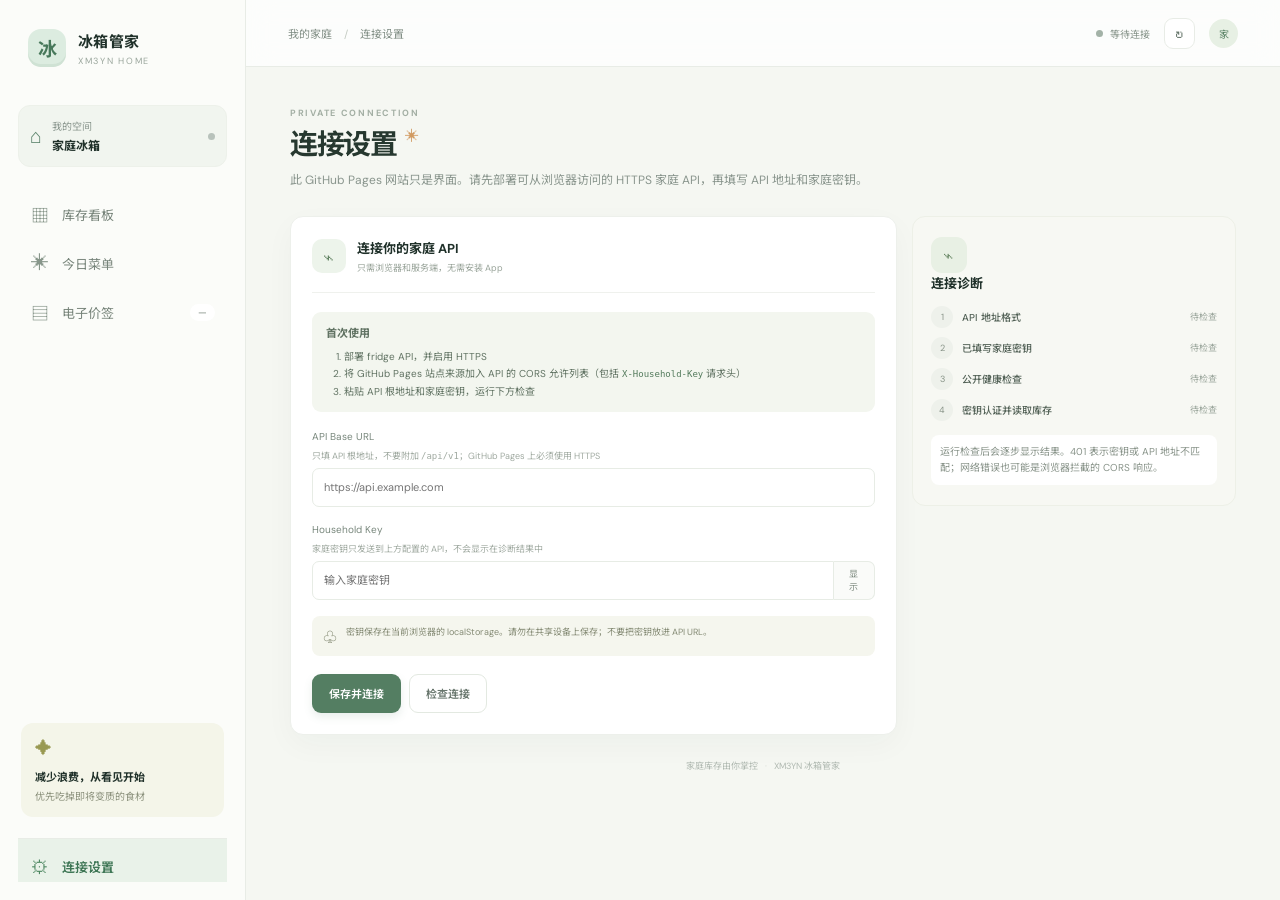
==== commit ba6588de: "deploy: add receipt brands and mushroom category fix" ====
--- a/fridge/index.html
+++ b/fridge/index.html
@@ -6,7 +6,7 @@
     <meta name="theme-color" content="#f5f7f2" />
     <meta name="description" content="家庭冰箱库存与电子价签管理" />
     <title>冰箱管家 · XM3YN</title>
-    <script type="module" crossorigin src="./assets/index-C72PZASC.js"></script>
+    <script type="module" crossorigin src="./assets/index-g1ryjziy.js"></script>
     <link rel="stylesheet" crossorigin href="./assets/index-BmlCVJZS.css">
   </head>
   <body>
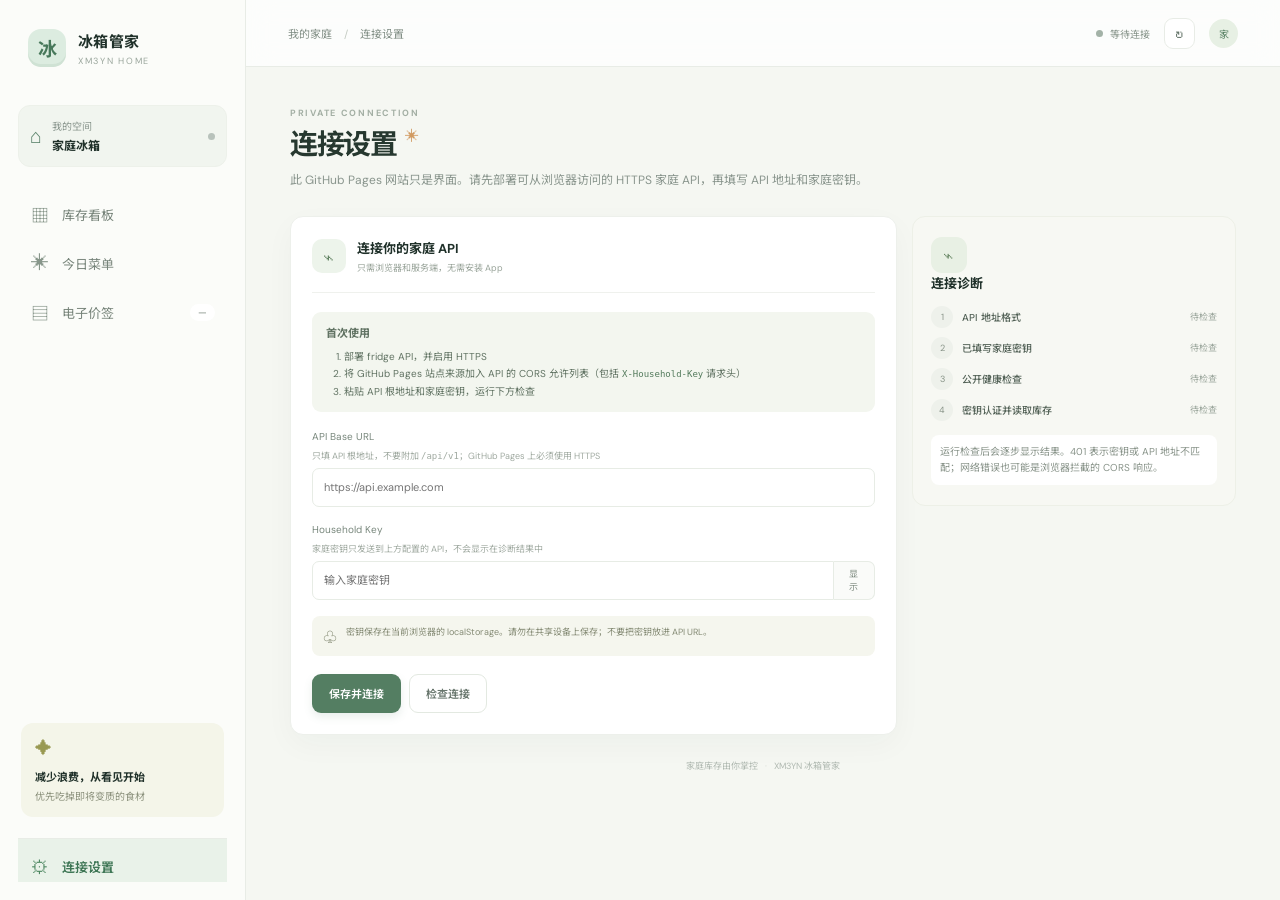
==== commit eb801952: "deploy: generate daily menus from inventory" ====
--- a/fridge/index.html
+++ b/fridge/index.html
@@ -6,7 +6,7 @@
     <meta name="theme-color" content="#f5f7f2" />
     <meta name="description" content="家庭冰箱库存与电子价签管理" />
     <title>冰箱管家 · XM3YN</title>
-    <script type="module" crossorigin src="./assets/index-g1ryjziy.js"></script>
+    <script type="module" crossorigin src="./assets/index-D4B4VwtI.js"></script>
     <link rel="stylesheet" crossorigin href="./assets/index-BmlCVJZS.css">
   </head>
   <body>
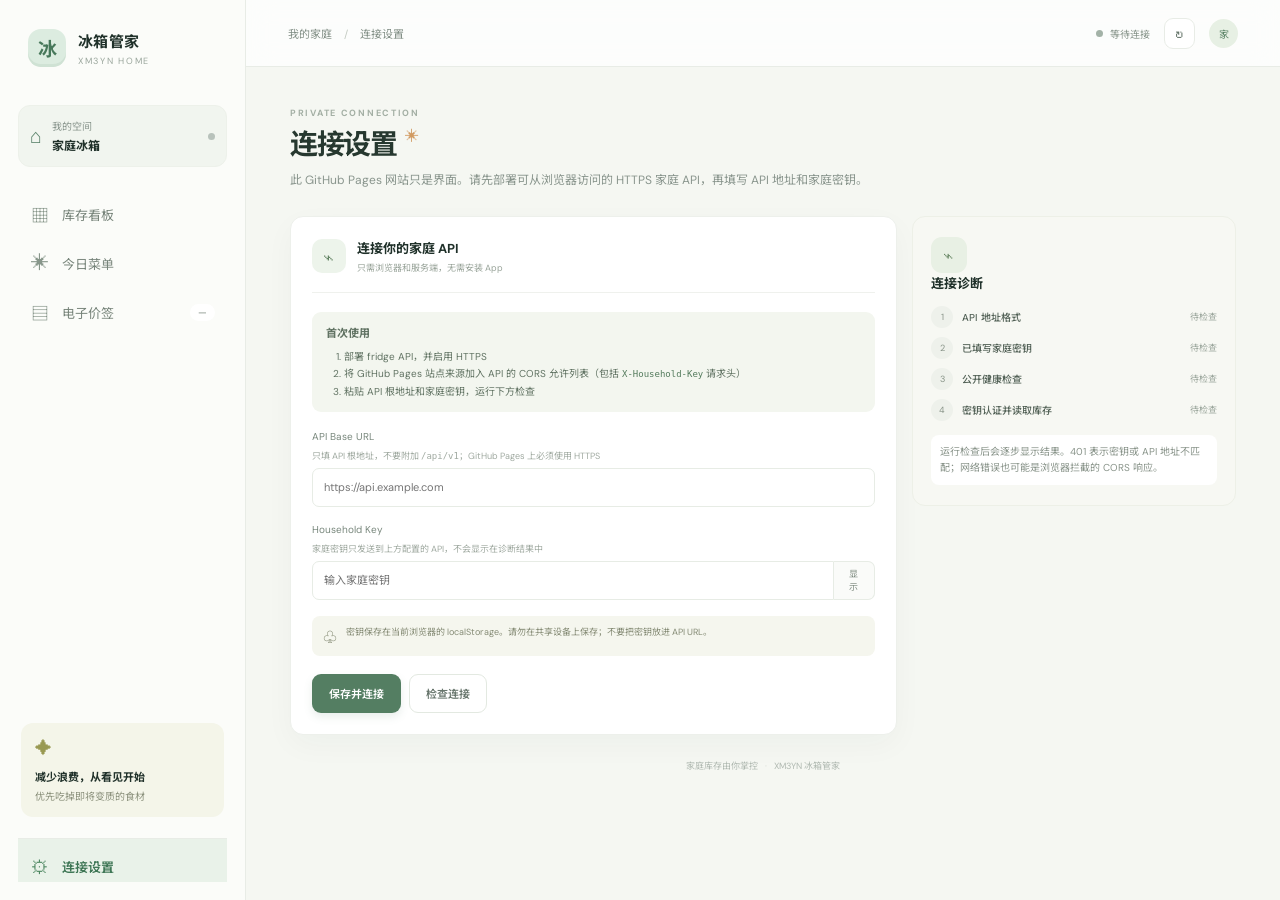
==== commit 6123175b: "Fix stale menu consumption flow" ====
--- a/fridge/index.html
+++ b/fridge/index.html
@@ -6,8 +6,8 @@
     <meta name="theme-color" content="#f5f7f2" />
     <meta name="description" content="家庭冰箱库存与电子价签管理" />
     <title>冰箱管家 · XM3YN</title>
-    <script type="module" crossorigin src="./assets/index-D4B4VwtI.js"></script>
-    <link rel="stylesheet" crossorigin href="./assets/index-BmlCVJZS.css">
+    <script type="module" crossorigin src="./assets/index-CNz85vWv.js"></script>
+    <link rel="stylesheet" crossorigin href="./assets/index-DV9JV4bV.css">
   </head>
   <body>
     <div id="app"></div>
--- a/fridge/assets/index-DV9JV4bV.css
+++ b/fridge/assets/index-DV9JV4bV.css
@@ -0,0 +1 @@
+@import"https://fonts.googleapis.com/css2?family=DM+Sans:wght@400;500;600;700&family=Noto+Sans+SC:wght@400;500;600;700&display=swap";:root{font-family:DM Sans,Noto Sans SC,sans-serif;color:#20312a;background:#f5f7f2;font-synthesis:none;text-rendering:optimizeLegibility;font-optical-sizing:auto;font-weight:400;--ink:#20312a;--muted:#89958d;--line:#e8ece6;--paper:#fff;--green:#48856a;--green-bg:#eaf4ec;--orange:#c27843;--orange-bg:#f9eee3;--amber:#a98035;--amber-bg:#fbf5e4;--red:#bd6259;--red-bg:#faeae6;--shadow:0 10px 30px rgba(37,63,48,.035)}*{box-sizing:border-box}body{margin:0;min-width:320px;min-height:100vh}button,input,select{font:inherit}button,a{-webkit-tap-highlight-color:transparent}a{color:inherit;text-decoration:none}button{cursor:pointer}#app,.shell{min-height:100vh}.sidebar{position:fixed;inset:0 auto 0 0;width:246px;background:#fbfcf9;border-right:1px solid var(--line);padding:29px 18px 18px;display:flex;flex-direction:column;z-index:5}.brand{display:flex;align-items:center;gap:12px;padding:0 10px}.brand-mark{display:grid;place-items:center;width:38px;height:38px;border-radius:13px;background:#dcece0;color:#47785a;font-weight:700;font-size:19px;box-shadow:inset 0 -3px #386a4614}.brand b{display:block;font-size:15px;letter-spacing:.02em}.brand small{display:block;color:#9aa69c;font-size:9px;letter-spacing:.19em;margin-top:3px}.household{display:flex;align-items:center;gap:10px;margin:38px 0 25px;padding:12px 11px;background:#f1f5ef;border:1px solid #edf1ea;border-radius:12px}.house-icon{font-size:20px;color:#59826a}.household small,.household b{display:block}.household small{color:var(--muted);font-size:10px;margin-bottom:3px}.household b{font-size:12px}.online-dot{width:7px;height:7px;border-radius:50%;background:#b8c2bb;margin-left:auto}nav{display:grid;gap:5px}.nav-link{min-height:44px;padding:0 12px;display:flex;align-items:center;gap:12px;border-radius:10px;color:#77847a;font-size:13px;transition:.18s}.nav-link>span:first-child{font-size:18px;width:20px;text-align:center;color:#87968a}.nav-link:hover{background:#f3f6f1;color:var(--ink)}.nav-link.selected{background:#e9f2e9;color:#3e7655;font-weight:600}.nav-link.selected>span:first-child{color:#4d8760}.nav-count{margin-left:auto;border-radius:99px;background:#fff;padding:2px 8px;font-size:10px}.sidebar-bottom{margin-top:auto}.tag-note{margin:0 3px 21px;padding:14px;background:#f4f5e9;border-radius:12px;position:relative}.note-icon{color:#999952;font-size:17px}.tag-note b,.tag-note small{display:block}.tag-note b{font-size:11px;margin:9px 0 4px}.tag-note small{font-size:10px;color:#8b917c}.settings-link{border-top:1px solid var(--line);border-radius:0;padding-top:12px}.main{margin-left:246px;min-height:100vh}.topbar{height:67px;background:#ffffffba;border-bottom:1px solid var(--line);display:flex;align-items:center;padding:0 42px;gap:20px;position:sticky;top:0;z-index:4;-webkit-backdrop-filter:blur(14px);backdrop-filter:blur(14px)}.breadcrumbs{font-size:11px;color:#839087}.breadcrumbs span{padding:0 9px;color:#c3cbc2}.top-actions{margin-left:auto;display:flex;align-items:center;gap:14px}.sync-label{font-size:10px;color:#88958b;display:flex;align-items:center;gap:7px}.sync-label i,.conn-indicator{width:7px;height:7px;border-radius:50%;background:#a3b2a7}.icon-button{border:1px solid var(--line);background:#fff;color:#65756a;width:31px;height:31px;border-radius:9px;font-size:17px}.icon-button:hover{background:#f2f6f0}.avatar{width:29px;height:29px;display:grid;place-items:center;background:#e7f0e4;border-radius:50%;font-size:10px;color:#578063}.mobile-brand{display:none}.content{max-width:1150px;padding:40px 44px 20px;margin:0 auto}.page-heading{display:flex;justify-content:space-between;align-items:flex-end;gap:20px;margin-bottom:26px}.eyebrow{font-size:9px;letter-spacing:.19em;color:#a3afa4;font-weight:700;margin-bottom:9px}.page-heading h1{font-size:28px;line-height:1.2;letter-spacing:-.045em;margin:0;color:#26382f}.page-heading p{font-size:12px;color:#89958d;margin:9px 0 0;line-height:1.6}.wave{font-size:14px;color:#d19a61;vertical-align:top;margin-left:3px}.button{height:39px;border-radius:9px;padding:0 16px;border:1px solid transparent;font-size:11px;font-weight:600;display:inline-flex;align-items:center;justify-content:center;gap:7px;transition:.18s;white-space:nowrap}.button.primary{background:#547e62;color:#fff;box-shadow:0 4px 9px #547e6221}.button.primary:hover{background:#426d51;transform:translateY(-1px)}.button.secondary{background:#fff;border-color:#e3e9e1;color:#68766d}.button.secondary:hover{border-color:#b9cbb9;color:#426d51}.button span{font-size:16px;font-weight:400}.summary-grid{display:grid;grid-template-columns:repeat(4,minmax(0,1fr));gap:13px;margin:0 0 25px}.summary-card{height:119px;background:var(--paper);border:1px solid #edf0eb;border-radius:12px;padding:15px 16px 12px;box-shadow:var(--shadow);position:relative;overflow:hidden}.summary-top{display:flex;align-items:center;justify-content:space-between;color:#808d83;font-size:10px;font-weight:500}.summary-icon{width:25px;height:25px;display:grid;place-items:center;border-radius:8px;font-size:13px;background:#eef5ee;color:var(--green)}.summary-value{font-size:31px;font-weight:600;line-height:1.05;letter-spacing:-.05em;margin:8px 0 5px;color:#314238}.summary-value small{font-size:10px;font-weight:400;letter-spacing:0;margin-left:4px;color:#9aa59d}.summary-hint{font-size:9px;color:#a0aaa1;display:flex;align-items:center;gap:6px}.summary-hint i{width:5px;height:5px;border-radius:50%;background:#8fba97}.summary-card.soon .summary-icon{background:var(--amber-bg);color:var(--amber)}.summary-card.soon .summary-hint i{background:#d3b46b}.summary-card.priority .summary-icon{background:var(--orange-bg);color:var(--orange)}.summary-card.priority .summary-hint i{background:#d49866}.summary-card.overdue .summary-icon{background:var(--red-bg);color:var(--red)}.summary-card.overdue .summary-hint i{background:#ce8176}.panel{background:#fff;border:1px solid #edf0eb;border-radius:13px;box-shadow:var(--shadow)}.inventory-panel{overflow:hidden}.panel-heading{display:flex;align-items:center;justify-content:space-between;padding:19px 21px 15px}.panel-heading h2{font-size:14px;margin:0;color:#2d3c32}.panel-heading p{font-size:10px;color:#9ba69d;margin:5px 0 0}.soft-count{color:#9ba79d;background:#f3f5f1;padding:3px 7px;border-radius:99px;font-size:9px;vertical-align:2px;margin-left:3px}.text-button{border:0;background:none;color:#859389;font-size:10px;padding:7px}.text-button span{font-size:15px;margin-left:4px}.batch-list{padding:0 20px}.batch-row{min-height:81px;border-top:1px solid #f0f2ef;display:flex;align-items:center;gap:13px}.food-mark{flex:0 0 42px;height:42px;border-radius:12px;display:grid;place-items:center;font-size:18px;background:#edf4e8;color:#739264}.food-mark.red{background:#fbefeb;color:#bb7b6e}.food-mark.orange{background:#fcf0e5;color:#c5854e}.food-mark.amber{background:#faf5e7;color:#a9904e}.food-mark.green{background:#edf5e9;color:#779767}.batch-main{min-width:0;flex:1}.batch-title{display:flex;align-items:center;gap:8px}.batch-title h3{font-size:12px;margin:0;font-weight:600;color:#334239}.pill{font-size:8px;line-height:18px;padding:0 7px;border-radius:99px;white-space:nowrap}.pill i{font-style:normal;margin-right:3px}.pill.red{color:#b76459;background:#fbece8}.pill.orange{color:#b87942;background:#fcf1e6}.pill.amber{color:#9d8039;background:#faf5e5}.pill.green{color:#628665;background:#edf5ec}.batch-detail{display:flex;gap:7px;align-items:center;margin-top:8px;color:#98a29a;font-size:9px;white-space:nowrap}.batch-detail i{font-style:normal;color:#d0d6d0}.batch-quantity{width:93px;text-align:right;display:grid;gap:6px}.batch-quantity>b{font-size:13px;font-weight:600;color:#526056}.batch-quantity small{font-size:9px;color:#96a197;font-weight:400}.days{font-size:9px}.days.red{color:#bc6a5f}.days.orange{color:#bf804d}.days.amber{color:#ad904d}.days.green{color:#77927c}.batch-actions{display:flex;gap:5px;margin-left:7px}.mini-action{width:26px;height:26px;border-radius:8px;border:1px solid #e9eee8;background:#fff;color:#829087;font-size:13px}.mini-action:hover{background:#eef5eb;border-color:#d6e4d5;color:#4d7b59}.more-action{font-size:16px}.empty-state{padding:55px 20px;display:flex;flex-direction:column;align-items:center;text-align:center;color:#89958d}.empty-state>span:not(.spinner){font-size:26px;color:#bbc9b8;margin-bottom:10px}.empty-state>b{font-size:12px;color:#56665a}.empty-state p{font-size:10px;color:#9ca69e;margin:7px 0 0}.spinner{width:23px;height:23px;border:2px solid #e5ece3;border-top-color:#678b6b;border-radius:50%;animation:spin .8s linear infinite;margin-bottom:13px}@keyframes spin{to{transform:rotate(360deg)}}footer{text-align:center;color:#b0b9b1;font-size:9px;padding:24px 0 3px}footer span{padding:0 5px;color:#d0d7d0}.notice{margin:0 0 14px;padding:11px 14px;border-radius:9px;background:#eef5ed;color:#507557;font-size:11px}.notice[hidden]{display:none}.notice[data-kind=error]{background:#fbefec;color:#a8544b}.menu-intro{background:#edf4e8;border-radius:13px;padding:17px 20px;display:flex;align-items:center;justify-content:space-between;margin-bottom:17px}.menu-intro>div{display:flex;align-items:center;gap:12px}.menu-spark{display:grid;place-items:center;width:34px;height:34px;border-radius:11px;background:#fff;color:#8a9b5b;font-size:17px}.menu-intro b{font-size:12px}.menu-intro p{font-size:10px;color:#869486;margin:4px 0 0}.menu-intro>span{font-size:10px;color:#83927f}.menu-grid{display:grid;grid-template-columns:repeat(2,minmax(0,1fr));gap:15px}.menu-card{background:#fff;border:1px solid #edf0eb;border-radius:13px;overflow:hidden;box-shadow:var(--shadow)}.menu-art{height:105px;position:relative;display:grid;place-items:center;background:#f2eade;color:#ad8c64}.menu-art>span{font-size:42px;opacity:.55}.menu-art small{position:absolute;left:14px;bottom:11px;font-size:9px;letter-spacing:.12em;color:#827d70}.art-1{background:#edf2e7;color:#819665}.art-2{background:#f3e9e7;color:#b67f6a}.menu-body{padding:15px 16px}.menu-title{display:flex;align-items:center;justify-content:space-between}.menu-title h2{font-size:13px;margin:0}.menu-title>span{font-size:9px;color:#89968b;background:#f4f6f2;padding:5px 8px;border-radius:99px}.coverage{display:flex;align-items:center;gap:5px;font-size:9px;color:#929d94;margin:13px 0 7px}.coverage b{color:#57785d}.coverage-bar{height:4px;background:#edf1eb;border-radius:8px;flex:1;overflow:hidden}.coverage-bar i{height:100%;display:block;background:#80a782;border-radius:8px}.ingredient-line{display:flex;align-items:center;gap:5px;flex-wrap:wrap;margin:10px 0}.ingredient-line>span{font-size:9px;color:#9ba59d}.ingredient-line>b{font-size:9px;font-weight:500;color:#a77643;background:#fcf3e8;padding:4px 7px;border-radius:6px}.menu-body ul{padding-left:14px;margin:11px 0 0;color:#88948b;font-size:9px;line-height:1.8}.tag-callout{display:flex;align-items:flex-start;gap:9px;padding:12px 14px;border-radius:9px;background:#f1f4ed;color:#829080;margin-bottom:17px}.tag-callout>span{font-size:14px}.tag-callout p{font-size:10px;line-height:1.5;margin:0}.tag-grid{display:grid;grid-template-columns:repeat(2,minmax(0,1fr));gap:13px;margin-bottom:21px}.tag-card{background:#fff;border:1px solid #edf0eb;border-radius:12px;overflow:hidden;box-shadow:var(--shadow);display:flex;min-height:143px}.tag-preview{flex:0 0 39%;min-width:130px;margin:12px;background:#f6f7ee;border:1px solid #e9ecdc;border-radius:8px;padding:10px 11px;display:flex;flex-direction:column}.preview-top{font-size:7px;color:#86907c;letter-spacing:.14em;display:flex;justify-content:space-between}.preview-dot{width:5px;height:5px;border-radius:50%;background:#bac78e}.tag-preview>b{font-size:12px;margin-top:14px;white-space:nowrap;overflow:hidden;text-overflow:ellipsis}.tag-preview>small{font-size:8px;color:#929a89;margin-top:4px;white-space:nowrap;overflow:hidden;text-overflow:ellipsis}.preview-lines{display:grid;gap:4px;margin-top:auto}.preview-lines i{height:3px;width:84%;background:#e1e5d6;border-radius:3px}.preview-lines i:nth-child(2){width:65%}.preview-lines i:nth-child(3){width:76%}.tag-card-body{flex:1;min-width:0;padding:17px 13px 13px 2px;display:flex;flex-direction:column}.tag-card-title{display:flex;align-items:flex-start;justify-content:space-between;gap:5px}.tag-card-title h2{font-size:11px;margin:0}.sync-state{font-size:8px;color:#829286;white-space:nowrap}.sync-state i{display:inline-block;width:5px;height:5px;background:#a9b7a6;border-radius:50%;margin-right:4px;vertical-align:1px}.sync-state.current i{background:#68a474}.sync-state.failed i{background:#c47469}.tag-meta{font-size:8px;color:#9ba59c;margin-top:8px;display:flex;gap:5px;flex-wrap:wrap}.tag-footer{border-top:1px solid #f0f2ed;padding-top:8px;margin-top:auto;display:flex;justify-content:space-between;gap:5px;font-size:8px;color:#a0a9a0}.tag-footer b{color:#758176;font-weight:500}.enabled{color:#6f9b73}.enabled.off{color:#acaaa0}.tag-settings-panel{overflow:hidden}.tag-editor-list{display:grid}.tag-editor{display:grid;grid-template-columns:1.1fr 1fr 1.35fr .65fr .7fr auto;align-items:end;gap:9px;padding:14px 19px;border-top:1px solid #f0f2ef}.tag-editor>label,.field-label,.modal label{display:grid;gap:6px;font-size:9px;color:#78877c}.tag-editor input:not([type=checkbox]),.tag-editor select,.field-label>input,.secret-input input,.modal input,.modal select{width:100%;height:34px;border:1px solid #e7ece5;border-radius:7px;background:#fff;padding:0 9px;font-size:10px;color:#47564a;outline:none}.tag-editor input:focus,.tag-editor select:focus,.field-label input:focus,.secret-input input:focus,.modal input:focus,.modal select:focus{border-color:#9db99c;box-shadow:0 0 0 3px #e7f1e6}.toggle-label{display:flex!important;align-items:center;gap:6px!important;white-space:nowrap;padding-bottom:9px}.toggle-label input{accent-color:#628668}.remove-tag{border:0;background:none;color:#ad8178;font-size:9px;padding:0 3px 10px}.add-inline{margin:12px 19px 16px;border:0;background:none;color:#5d8764;font-size:10px}.settings-layout{display:grid;grid-template-columns:minmax(0,1.5fr) minmax(210px,.8fr);align-items:start;gap:15px}.settings-panel{padding:21px}.settings-title{display:flex;align-items:center;gap:11px;padding-bottom:18px;border-bottom:1px solid #eff1ed;margin-bottom:19px}.settings-title>span{width:34px;height:34px;border-radius:10px;background:#edf4eb;color:#648565;display:grid;place-items:center;font-size:20px}.settings-title h2{margin:0;font-size:13px}.settings-title p{margin:4px 0 0;font-size:9px;color:#99a49a}.field-label{margin-bottom:16px;font-size:10px}.field-label>span{font-size:9px;color:#a0aaa1;font-weight:400}.field-label>input,.secret-input input{height:39px;font-size:11px;padding:0 11px}.secret-input{display:flex}.secret-input input{border-radius:7px 0 0 7px}.secret-input button{border:1px solid #e7ece5;border-left:0;background:#fafbf9;border-radius:0 7px 7px 0;color:#7e8b80;font-size:9px;padding:0 12px}.privacy-note{display:flex;gap:9px;background:#f5f6ee;border-radius:8px;padding:10px 11px;color:#858b75;margin:2px 0 18px}.privacy-note>span{font-size:14px}.privacy-note p{font-size:9px;line-height:1.55;margin:0}.settings-actions{display:flex;gap:8px}.connection-card{background:#f7f8f3;border:1px solid #edf0e7;border-radius:13px;padding:20px 18px}.connection-icon{width:36px;height:36px;display:grid;place-items:center;background:#e8f0e4;border-radius:11px;color:#698866;font-size:19px}.connection-card h3{font-size:13px;margin:15px 0 5px}.connection-card p{font-size:10px;color:#89948a;line-height:1.6;margin:0;min-height:38px}.connection-divider{height:1px;background:#e9ede4;margin:15px 0 12px}.connection-card>div:last-child{font-size:9px;color:#829086}.conn-indicator{display:inline-block;vertical-align:-1px;margin-right:6px}.conn-indicator.connected{background:#6ea476}.modal{border:0;border-radius:15px;padding:0;width:min(440px,calc(100% - 28px));box-shadow:0 24px 80px #1e352844;color:var(--ink)}.modal::backdrop{background:#1d2e2480;-webkit-backdrop-filter:blur(3px);backdrop-filter:blur(3px)}.modal form{padding:23px}.modal-heading{display:flex;align-items:flex-start;justify-content:space-between;margin-bottom:19px}.modal-heading h2{font-size:19px;margin:0}.modal-close{border:0;background:#f3f5f1;color:#77847a;width:29px;height:29px;border-radius:8px;font-size:18px}.modal label{margin-bottom:13px}.modal input,.modal select{height:38px;font-size:11px}.form-row{display:grid;grid-template-columns:1fr 1fr;gap:11px}.modal-actions{display:flex;justify-content:flex-end;gap:8px;margin-top:18px}.mobile-tabs{display:none}@media(max-width:1050px){.sidebar{width:215px;padding-inline:14px}.main{margin-left:215px}.topbar{padding:0 28px}.content{padding:34px 28px 18px}.summary-grid{gap:9px}.summary-card{padding-inline:12px}.tag-editor{grid-template-columns:1fr 1fr 1fr .7fr .7fr auto;gap:7px}.tag-preview{min-width:115px;flex-basis:36%}}@media(max-width:760px){.sidebar{display:none}.main{margin:0;padding-bottom:60px}.topbar{height:56px;padding:0 17px}.mobile-brand{display:flex;align-items:center;gap:8px;font-size:12px}.mobile-brand .brand-mark{width:29px;height:29px;border-radius:9px;font-size:15px}.breadcrumbs{display:none}.top-actions{gap:9px}.sync-label{font-size:9px}.content{padding:25px 17px 16px}.page-heading{align-items:flex-start;margin-bottom:19px}.page-heading h1{font-size:23px}.page-heading p{max-width:390px;font-size:10px}.page-heading>.button{align-self:center;padding:0 11px;height:35px;font-size:10px}.summary-grid{grid-template-columns:repeat(2,minmax(0,1fr));gap:9px;margin-bottom:17px}.summary-card{height:105px;padding:12px}.summary-value{font-size:27px;margin:6px 0 4px}.summary-hint{font-size:8px}.panel-heading{padding:16px}.batch-list{padding:0 14px}.batch-row{gap:9px;min-height:76px}.food-mark{flex-basis:36px;height:36px;border-radius:10px}.batch-title{gap:5px}.batch-title h3{font-size:11px}.pill{font-size:7px;padding:0 5px}.batch-detail{font-size:8px;gap:4px;max-width:100%;overflow:hidden}.batch-detail span:last-child{display:none}.batch-quantity{width:68px}.batch-quantity>b{font-size:11px}.batch-actions{gap:3px;margin-left:1px}.mini-action{width:24px;height:24px}.menu-grid,.tag-grid{grid-template-columns:1fr}.menu-art{height:90px}.tag-card{min-height:130px}.tag-preview{flex-basis:35%;min-width:115px}.tag-editor{grid-template-columns:repeat(2,minmax(0,1fr));padding:14px}.tag-editor label:nth-of-type(3){grid-column:1/-1}.tag-editor .toggle-label{align-self:center}.tag-editor .remove-tag{justify-self:end}.settings-layout{grid-template-columns:1fr}.connection-card{order:-1}.connection-card p{min-height:auto}.settings-panel{padding:17px}.settings-actions .button{flex:1}.menu-intro{padding:13px}.menu-intro>span{font-size:9px}.mobile-tabs{display:flex;position:fixed;bottom:0;inset-inline:0;height:58px;background:#fff;border-top:1px solid var(--line);z-index:5;justify-content:space-around;padding-bottom:env(safe-area-inset-bottom)}.mobile-tabs a{display:grid;place-items:center;align-content:center;gap:2px;color:#91a095;font-size:8px;min-width:56px}.mobile-tabs a span{font-size:17px}.mobile-tabs a.selected{color:#4d7d59}.content:after{content:"";position:fixed;bottom:0;inset-inline:0;height:58px;background:#fff;border-top:1px solid var(--line);z-index:-1}}@media(max-width:420px){.page-heading{gap:8px}.page-heading>.button{font-size:9px;padding:0 8px}.batch-detail span:nth-of-type(2),.batch-detail i:nth-of-type(2){display:none}.batch-quantity{width:58px}.tag-preview{margin:9px 8px;min-width:105px;padding:8px}.tag-card-body{padding:13px 9px 10px 0}.tag-card-title h2{font-size:10px}.sync-state{font-size:7px}.form-row{grid-template-columns:1fr}.settings-actions{flex-direction:column}}.heading-actions{display:flex;gap:8px;align-items:center}.receipt-panel,.recipe-panel{padding:18px;margin-bottom:16px}.receipt-panel textarea,.recipe-editor textarea,.recipe-panel textarea{width:100%;border:1px solid #e7ece5;border-radius:7px;padding:10px;font:inherit;font-size:11px;resize:vertical;color:#47564a}.receipt-summary{display:flex;gap:12px;flex-wrap:wrap;padding:14px 0;color:#79877c;font-size:10px}.receipt-summary b{color:#435448}.receipt-lines,.recipe-list{display:grid;gap:11px;margin:14px 0}.receipt-line,.recipe-editor{padding:14px;border:1px solid #edf0eb;border-radius:10px;background:#fcfdfb}.receipt-line .form-row,.recipe-editor .form-row{margin:10px 0}.confirm-check{display:flex!important;align-items:center;gap:7px!important;font-size:10px!important;color:#4f7656!important}.confirm-check input{accent-color:#628668}.form-warning{font-size:10px;color:#9c7950;background:#fbf5e9;padding:8px;border-radius:7px}.recipe-panel form{display:grid;gap:12px;padding:0 19px 18px}.recipe-panel .field-label,.recipe-editor label{display:grid;gap:6px;font-size:10px;color:#78877c}.recipe-panel input,.recipe-editor input{height:35px;width:100%;border:1px solid #e7ece5;border-radius:7px;padding:0 9px;color:#47564a;font:inherit;font-size:10px}.recipe-editor textarea{font-family:monospace;font-size:9px}.receipt-panel button:disabled{opacity:.5;cursor:not-allowed}.outflow-button{background:#fff7eb;border-color:#ead7b6;color:#93672f}.outflow-button:hover{background:#fcefdc;border-color:#dcbf8d;color:#7c5426}.modal [hidden]{display:none!important}.recipe-ingredients{display:grid;gap:8px;margin:12px 0}.recipe-ingredients>b{font-size:10px;color:#59675d}.recipe-ingredient{display:grid;grid-template-columns:minmax(150px,1.6fr) .7fr .6fr auto auto;gap:8px;align-items:end;padding:9px;background:#f5f8f3;border-radius:8px}.recipe-ingredient select{height:35px;width:100%;border:1px solid #e7ece5;border-radius:7px;padding:0 7px;color:#47564a;background:#fff;font:inherit;font-size:10px}.recipe-editor>.add-inline{margin:0 0 12px;padding:0}@media(max-width:760px){.heading-actions{flex-direction:column;align-items:stretch}.heading-actions .button{width:100%}.receipt-panel,.recipe-panel{padding:14px}.recipe-panel form{padding-inline:0}.receipt-line,.recipe-editor{padding:11px}}@media(max-width:760px){.recipe-ingredient{grid-template-columns:1fr 1fr}.recipe-ingredient>label:first-child{grid-column:1/-1}}.receipt-ocr{padding:3px 0 17px;margin-bottom:17px;border-bottom:1px solid #eff1ed}.receipt-ocr h2{margin:0 0 14px;font-size:14px;color:#2d3c32}.receipt-ocr .field-label{margin-bottom:8px}.receipt-ocr input[type=file]{display:block;width:100%;min-height:42px;padding:8px;border:1px solid #e7ece5;border-radius:8px;background:#fbfcfa;color:#536257;font:inherit;font-size:11px}.receipt-file-name{margin:8px 0 10px;color:#77877a;font-size:10px;overflow-wrap:anywhere}.receipt-ocr .privacy-note{margin:0 0 13px;align-items:flex-start;font-size:10px;line-height:1.5}.receipt-ocr .privacy-note>span:last-child{font-size:10px}.ocr-progress-wrap{margin-top:13px}.ocr-progress-heading{display:flex;justify-content:space-between;gap:10px;margin-bottom:6px;color:#758477;font-size:10px}.ocr-progress{display:block;width:100%;height:8px;border:0;border-radius:99px;overflow:hidden;appearance:none}.ocr-progress::-webkit-progress-bar{background:#edf1eb;border-radius:99px}.ocr-progress::-webkit-progress-value{background:#729875;border-radius:99px;transition:width .2s}.ocr-progress::-moz-progress-bar{background:#729875;border-radius:99px}.ocr-error{margin:12px 0 0}.receipt-panel #receipt-form{display:grid;gap:11px}.receipt-panel #receipt-text{min-height:155px;font-size:12px;line-height:1.6}.receipt-panel .field-label>textarea:focus{border-color:#9db99c;box-shadow:0 0 0 3px #e7f1e6;outline:0}.receipt-ocr :disabled,.receipt-panel button:disabled{opacity:.55;cursor:not-allowed}.batch-actions{width:245px;justify-content:flex-end;flex-wrap:wrap;gap:6px}.batch-action{min-height:34px;padding:0 11px;border:1px solid #e4eae2;border-radius:8px;background:#fff;color:#587560;font:inherit;font-size:10px;font-weight:600;white-space:nowrap}.batch-action:hover{background:#eff5ed;border-color:#cdddc9}.batch-action.discard{color:#a5665e}.batch-action.discard:hover{background:#fbefec;border-color:#efd4ce}.batch-action:focus-visible,.consume-menu-button:focus-visible{outline:3px solid #b2cdb0;outline-offset:2px}.batch-action:disabled,.consume-menu-button:disabled{opacity:.55;cursor:not-allowed}.consume-menu-button{width:100%;margin-top:12px;min-height:42px;font-size:11px}.consume-menu-button:disabled{background:#e5e9e3;color:#778178;box-shadow:none}.consume-context{display:grid;gap:7px;padding:12px;background:#f4f7f1;border-radius:9px;color:#4c5e50;font-size:11px}.consume-context b{color:#35483a;font-size:13px}.consume-context span{color:#758277}.consume-quantity-field{display:flex;align-items:center;gap:9px}.consume-quantity-field input{flex:1}.consume-quantity-field>span{min-width:28px;color:#6b7c6d;font-size:11px}.consume-warning{margin:0;color:#77847a;font-size:11px;line-height:1.6}@media(max-width:760px){.batch-row{flex-wrap:wrap;padding:10px 0}.batch-main{flex-basis:calc(100% - 55px)}.batch-quantity{margin-left:auto}.batch-actions{width:100%;margin:0 0 0 45px;justify-content:stretch}.batch-action{flex:1;padding-inline:7px;min-height:38px}.consume-menu-button{min-height:46px}}.setup-note{background:#f3f6ef;border-radius:9px;padding:12px 14px;margin-bottom:18px;color:#617363;font-size:10px;line-height:1.7}.setup-note b{font-size:11px}.setup-note ol{margin:6px 0 0;padding-left:18px}.setup-note code{font-size:9px;color:#547b5d}.connection-card h3{margin-top:0}.connection-steps{list-style:none;margin:14px 0;padding:0;display:grid;gap:9px}.diagnostic-step{display:grid;grid-template-columns:23px 1fr auto;align-items:center;gap:8px;font-size:10px}.diagnostic-step>span{width:22px;height:22px;border-radius:50%;display:grid;place-items:center;background:#eef1eb;color:#879387;font-size:9px}.diagnostic-step>b{font-weight:500;color:#536257}.diagnostic-step>em{font-style:normal;color:#9ba69c;font-size:9px}.diagnostic-step.passed>span{background:#e5f1e5;color:#4d895a}.diagnostic-step.passed>em{color:#53875b}.diagnostic-step.failed>span{background:#faeae6;color:#a95e52}.diagnostic-step.failed>em{color:#a95e52}.diagnostic-detail{padding:9px;background:#fff;border-radius:8px!important;min-height:0!important;font-size:10px!important;overflow-wrap:anywhere}@media(max-width:760px){.setup-note,.diagnostic-step{font-size:10px}}.receipt-image-drop:focus-visible{outline:3px solid #729875;outline-offset:3px}.receipt-image-drop{position:relative;min-height:132px;display:grid;place-items:center;padding:20px;border:2px dashed #b8cbb8;border-radius:13px;background:#f5f8f2;color:#35493a;cursor:pointer;transition:border-color .16s,background .16s,box-shadow .16s}.receipt-image-drop:hover{border-color:#7fa482;background:#f0f6ed}.receipt-image-drop.is-dragging{border-color:#4e8b5c;background:#e6f2e4;box-shadow:0 0 0 4px #deeddc}.receipt-image-drop[aria-disabled=true]{cursor:default;opacity:.7}.receipt-image-input{position:absolute;width:1px;height:1px;padding:0;margin:-1px;overflow:hidden;clip:rect(0,0,0,0);white-space:nowrap;clip-path:inset(50%);border:0}.receipt-drop-content{display:flex;align-items:center;justify-content:center;gap:15px;width:100%;min-width:0}.receipt-upload-icon{flex:0 0 48px;width:48px;height:48px;display:grid;place-items:center;border-radius:14px;background:#e4efe1;color:#568160;font-size:28px;font-weight:500}.receipt-drop-copy{display:grid;gap:7px;min-width:0}.receipt-drop-copy strong{font-size:14px;line-height:1.4;color:#35493a}.receipt-drop-copy>span{font-size:11px;color:#748475;line-height:1.5}.receipt-image-drop.has-image{min-height:150px;padding:12px}.receipt-image-preview{display:block;flex:0 1 auto;width:auto;max-width:min(42%,220px);max-height:145px;object-fit:contain;margin:0;border:1px solid #e0e8dd;border-radius:8px;background:#fff}.receipt-replace-hint{margin-left:auto;flex:0 0 auto;padding:7px 10px;border:1px solid #dbe5d7;border-radius:8px;background:#fff;color:#628069;font-size:10px;white-space:nowrap}.receipt-paste-status:empty{display:none}.receipt-paste-status{margin:6px 0;color:#54775a;font-size:11px}@media(max-width:520px){.receipt-image-drop{min-height:118px;padding:15px}.receipt-drop-content{gap:11px}.receipt-upload-icon{flex-basis:40px;width:40px;height:40px;border-radius:12px;font-size:24px}.receipt-drop-copy strong{font-size:12px}.receipt-drop-copy>span{font-size:10px}.receipt-image-drop.has-image{padding:10px}.receipt-image-preview{max-width:35%;max-height:120px}.receipt-replace-hint{padding:6px 7px;font-size:9px}}.receipt-recognition-actions{display:grid;grid-template-columns:repeat(2,minmax(0,1fr));gap:9px;margin-top:10px}.receipt-recognition-actions .button{min-height:42px;white-space:normal;line-height:1.35;text-align:center}.ai-receipt-notice{margin:10px 0 0;padding:10px 12px;border:1px solid #f0dfc5;border-radius:8px;background:#fff9ef;color:#886c45;font-size:10px;line-height:1.6}.receipt-recognition-actions button:disabled{opacity:.55;cursor:not-allowed}@media(max-width:520px){.receipt-recognition-actions{grid-template-columns:1fr}.receipt-recognition-actions .button{width:100%;min-height:44px}}.menu-source{display:inline-flex;padding:3px 7px;border-radius:99px;background:#eef4ea;color:#4e7656;font-style:normal;font-size:8px;font-weight:700;letter-spacing:.04em}.menu-source.source-ai{background:#e5f1e5;color:#3f7a4c}.menu-source.source-rule{background:#f7f0df;color:#8b713f}.menu-recipe-details{display:grid;gap:9px;margin:13px 0;padding:12px;border-radius:10px;background:#f5f8f2;color:#5b6d5e;font-size:10px;line-height:1.6}.menu-recipe-details b{color:#3f5544}.menu-recipe-details p{margin:3px 0 0}.menu-recipe-details details{border-top:1px solid #e2e9df;padding-top:9px}.menu-recipe-details summary{cursor:pointer;color:#4d7957;font-weight:700}.menu-recipe-details ol{margin:9px 0 0;padding-left:19px;display:grid;gap:6px}
